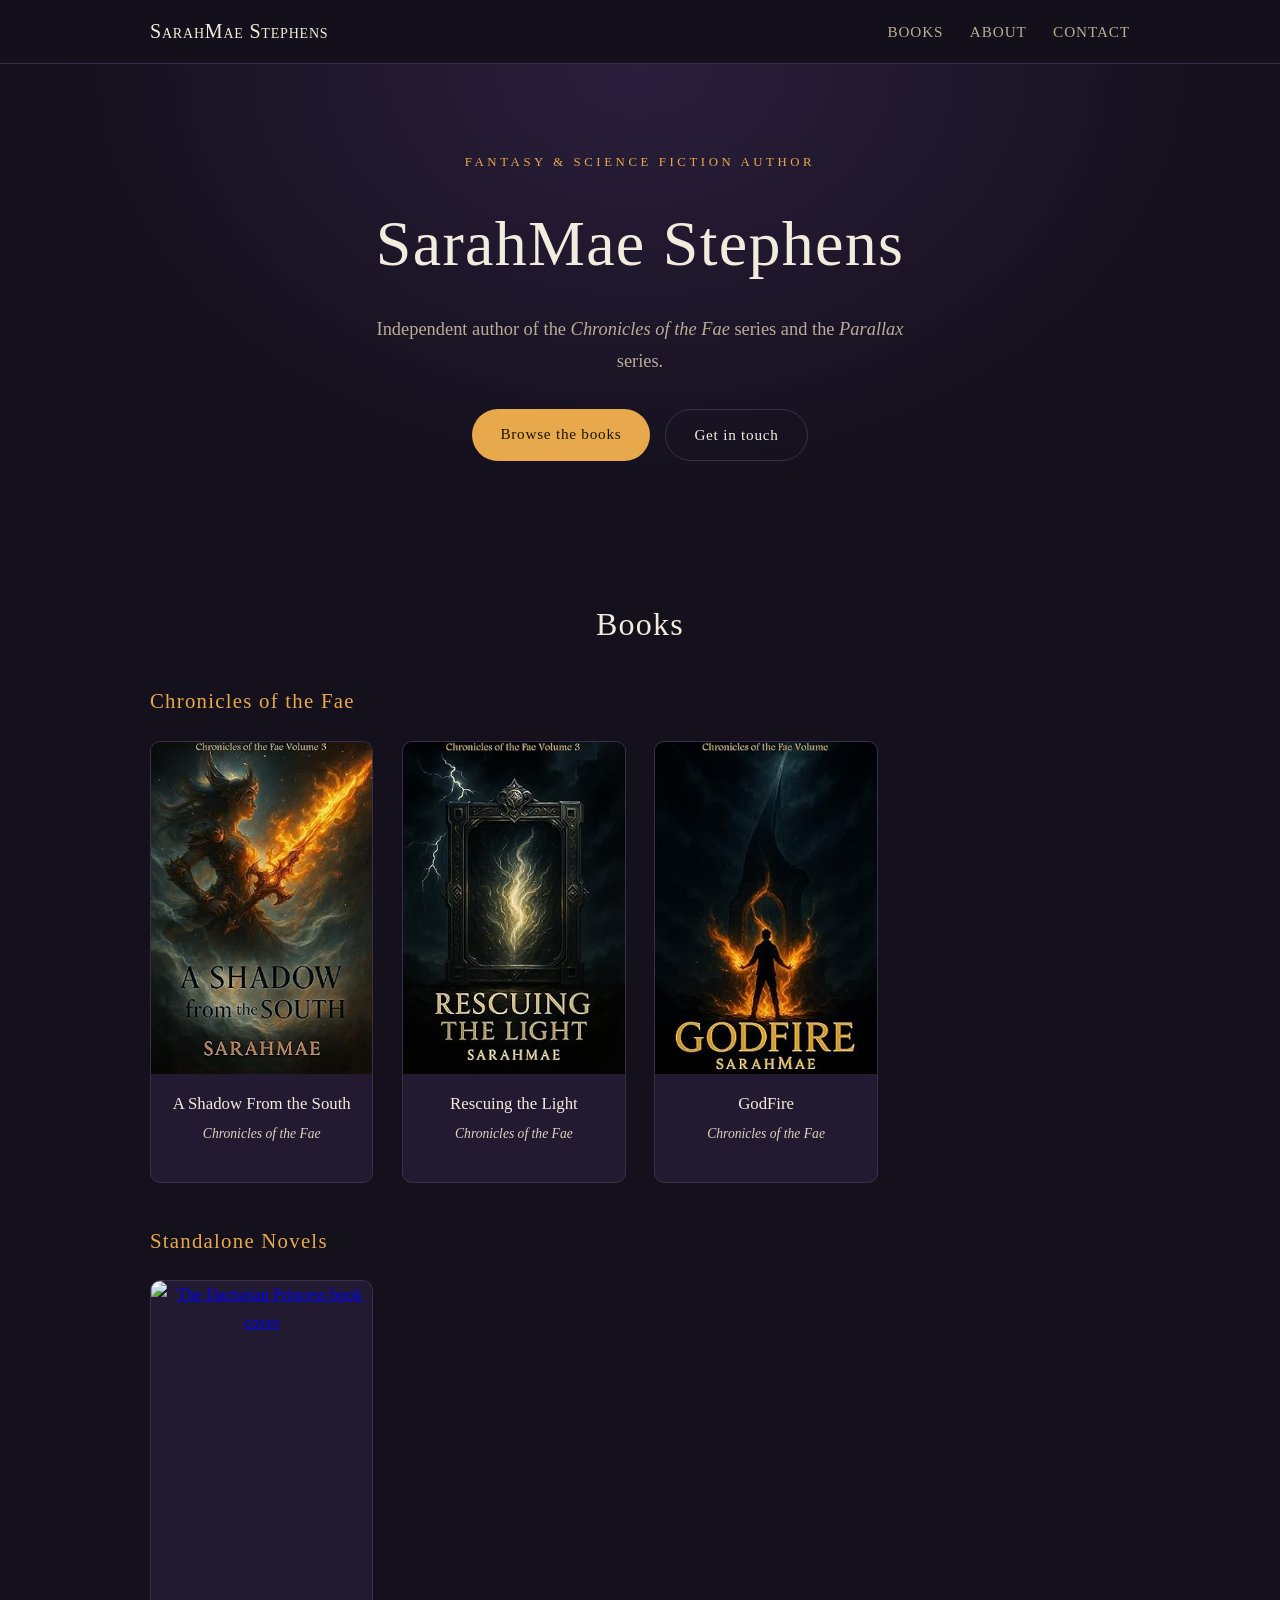
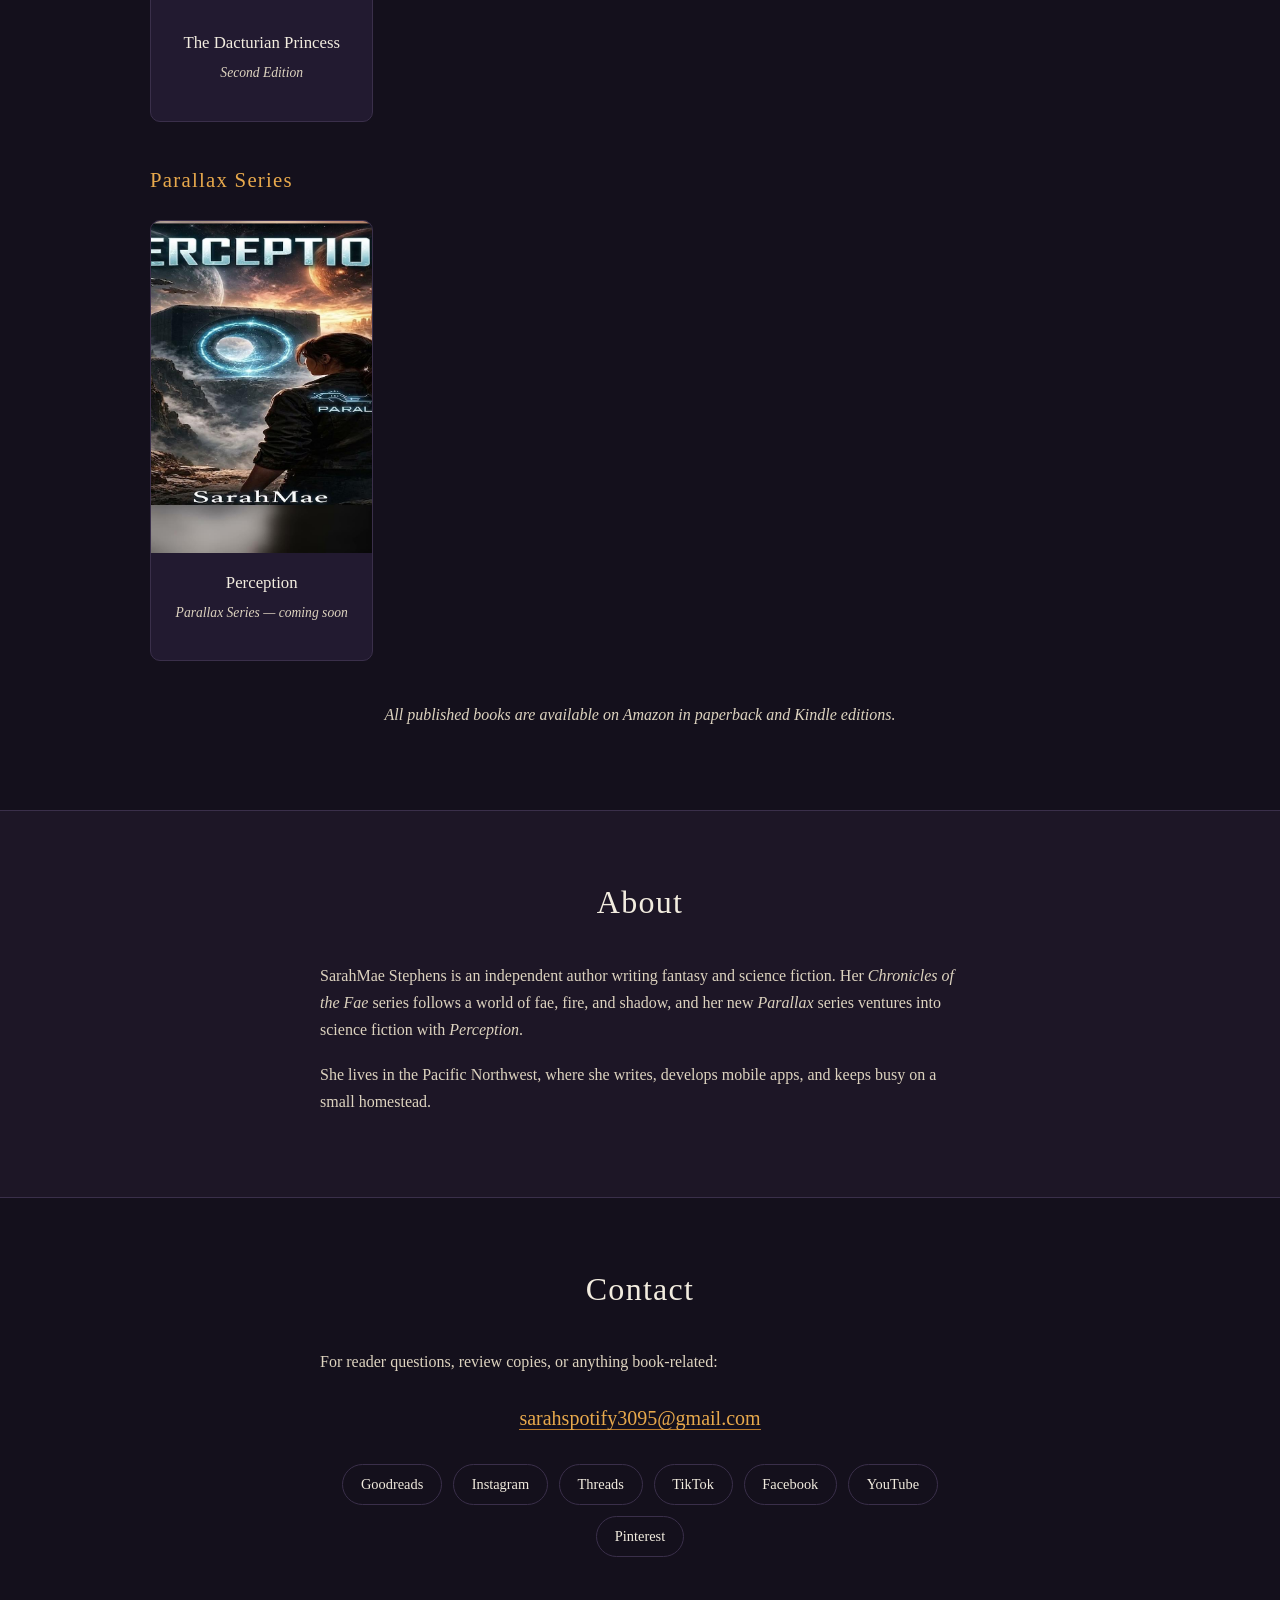
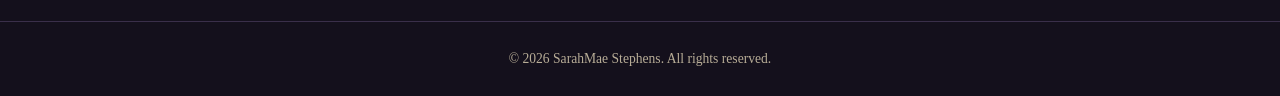
==== index.html @ c0f99162 "publish index.html" ====
<!DOCTYPE html>
<html lang="en">
<head>
  <meta charset="UTF-8">
  <meta name="viewport" content="width=device-width, initial-scale=1.0">
  <title>SarahMae Stephens — Author</title>
  <meta name="description" content="SarahMae Stephens is an independent author of fantasy and science fiction, including the Chronicles of the Fae series and the Parallax series.">
  <link rel="stylesheet" href="styles.css">
</head>
<body>
  <header class="site-header">
    <div class="wrap header-inner">
      <a class="brand" href="#top">SarahMae Stephens</a>
      <nav>
        <a href="#books">Books</a>
        <a href="#about">About</a>
        <a href="#contact">Contact</a>
      </nav>
    </div>
  </header>

  <main id="top">
    <section class="hero">
      <div class="wrap">
        <p class="kicker">Fantasy &amp; Science Fiction Author</p>
        <h1>SarahMae Stephens</h1>
        <p class="lede">Independent author of the <em>Chronicles of the Fae</em> series and the <em>Parallax</em> series.</p>
        <div class="cta-row">
          <a class="btn" href="#books">Browse the books</a>
          <a class="btn btn-ghost" href="#contact">Get in touch</a>
        </div>
      </div>
    </section>

    <section id="books" class="section">
      <div class="wrap">
        <h2>Books</h2>

        <h3 class="series-title">Chronicles of the Fae</h3>
        <div class="book-grid">
          <article class="book-card">
            <a href="https://www.amazon.com/Shadow-South-Chronicles-Fae-ebook/dp/B0FMZV1T9B" target="_blank" rel="noopener"><img src="assets/shadow.jpg" alt="A Shadow From the South book cover" loading="lazy"></a>
            <h4>A Shadow From the South</h4>
            <p class="series-tag">Chronicles of the Fae</p>
          </article>
          <article class="book-card">
            <a href="https://www.amazon.com/Rescuing-Light-Chronicles-Fae-3-ebook/dp/B0FN2XBK89" target="_blank" rel="noopener"><img src="assets/rescuing.jpg" alt="Rescuing the Light book cover" loading="lazy"></a>
            <h4>Rescuing the Light</h4>
            <p class="series-tag">Chronicles of the Fae</p>
          </article>
          <article class="book-card">
            <a href="https://www.amazon.com/GodFire-Chronicles-Fae-SarahMae-Stephens-ebook/dp/B0FN3NS8JV" target="_blank" rel="noopener"><img src="assets/godfire.jpg" alt="GodFire book cover" loading="lazy"></a>
            <h4>GodFire</h4>
            <p class="series-tag">Chronicles of the Fae</p>
          </article>
        </div>

        <h3 class="series-title">Standalone Novels</h3>
        <div class="book-grid">
          <article class="book-card">
            <a href="https://www.amazon.com/Dacturian-Princess-Second-Sarah-Mae-ebook/dp/B0FJ22DQQX/" target="_blank" rel="noopener"><img src="assets/dacturian.png" alt="The Dacturian Princess book cover" loading="lazy"></a>
            <h4>The Dacturian Princess</h4>
            <p class="series-tag">Second Edition</p>
          </article>
        </div>

        <h3 class="series-title">Parallax Series</h3>
        <div class="book-grid">
          <article class="book-card">
            <img src="assets/perception.jpg" alt="Perception book cover" loading="lazy">
            <h4>Perception</h4>
            <p class="series-tag">Parallax Series &mdash; coming soon</p>
          </article>
        </div>

        <p class="store-note">All published books are available on Amazon in paperback and Kindle editions.</p>
      </div>
    </section>

    <section id="about" class="section section-alt">
      <div class="wrap narrow">
        <h2>About</h2>
        <p>SarahMae Stephens is an independent author writing fantasy and science fiction. Her <em>Chronicles of the Fae</em> series follows a world of fae, fire, and shadow, and her new <em>Parallax</em> series ventures into science fiction with <em>Perception</em>.</p>
        <p>She lives in the Pacific Northwest, where she writes, develops mobile apps, and keeps busy on a small homestead.</p>
      </div>
    </section>

    <section id="contact" class="section">
      <div class="wrap narrow">
        <h2>Contact</h2>
        <p>For reader questions, review copies, or anything book-related:</p>
        <p class="email"><a href="mailto:sarahspotify3095@gmail.com">sarahspotify3095@gmail.com</a></p>
        <div class="socials">
          <a href="https://www.goodreads.com/author/show/51272754.SarahMae_Stephens">Goodreads</a>
          <a href="https://www.instagram.com/sarahsmiles3095/">Instagram</a>
          <a href="https://www.threads.com/@sarahsmiles3095">Threads</a>
          <a href="https://www.tiktok.com/@sarahmae.author">TikTok</a>
          <a href="https://www.facebook.com/sarahmae">Facebook</a>
          <a href="https://www.youtube.com/@SarahStephens-yc8xv">YouTube</a>
          <a href="https://www.pinterest.com/sarahmaes3095/">Pinterest</a>
        </div>
      </div>
    </section>
  </main>

  <footer class="site-footer">
    <div class="wrap">
      <p>&copy; 2026 SarahMae Stephens. All rights reserved.</p>
    </div>
  </footer>
</body>
</html>
---- styles.css ----
:root {
  --bg: #14101c;
  --bg-alt: #1d1626;
  --ink: #f2ecdf;
  --muted: #b8ad97;
  --accent: #e8a94c;
  --accent-deep: #b97a2a;
  --card: #221a30;
  --line: #3a2f4a;
}

* { box-sizing: border-box; margin: 0; padding: 0; }

body {
  font-family: Georgia, "Times New Roman", serif;
  background: var(--bg);
  color: var(--ink);
  line-height: 1.7;
}

.wrap { max-width: 1020px; margin: 0 auto; padding: 0 1.25rem; }
.wrap.narrow { max-width: 680px; }

/* Header */
.site-header {
  position: sticky; top: 0; z-index: 10;
  background: rgba(20, 16, 28, 0.94);
  border-bottom: 1px solid var(--line);
}
.header-inner {
  display: flex; align-items: center; justify-content: space-between;
  padding-top: 0.9rem; padding-bottom: 0.9rem;
}
.brand {
  font-size: 1.25rem; letter-spacing: 0.04em;
  color: var(--ink); text-decoration: none; font-variant: small-caps;
}
nav a {
  color: var(--muted); text-decoration: none; margin-left: 1.4rem;
  font-size: 0.95rem; letter-spacing: 0.06em; text-transform: uppercase;
}
nav a:hover { color: var(--accent); }

/* Hero */
.hero {
  padding: 5.5rem 0 4.5rem;
  background: radial-gradient(ellipse at 50% 0%, #2b1f3d 0%, var(--bg) 65%);
  text-align: center;
}
.kicker {
  color: var(--accent); text-transform: uppercase; letter-spacing: 0.28em;
  font-size: 0.8rem; margin-bottom: 1rem;
}
.hero h1 {
  font-size: clamp(2.4rem, 6vw, 4rem);
  font-weight: 400; letter-spacing: 0.02em; margin-bottom: 1rem;
}
.lede { color: var(--muted); font-size: 1.15rem; max-width: 560px; margin: 0 auto 2rem; }
.cta-row { display: flex; gap: 0.9rem; justify-content: center; flex-wrap: wrap; }
.btn {
  display: inline-block; padding: 0.75rem 1.8rem;
  background: var(--accent); color: #1a1206; text-decoration: none;
  border-radius: 999px; font-size: 0.95rem; letter-spacing: 0.05em;
  font-family: inherit;
}
.btn:hover { background: #f4bc66; }
.btn-ghost { background: transparent; color: var(--ink); border: 1px solid var(--line); }
.btn-ghost:hover { border-color: var(--accent); color: var(--accent); background: transparent; }

/* Sections */
.section { padding: 4rem 0; }
.section-alt { background: var(--bg-alt); border-top: 1px solid var(--line); border-bottom: 1px solid var(--line); }
.section h2 {
  font-size: 2rem; font-weight: 400; margin-bottom: 2rem;
  text-align: center; letter-spacing: 0.04em;
}
.series-title {
  color: var(--accent); font-weight: 400; font-size: 1.3rem;
  margin: 2.5rem 0 1.4rem; letter-spacing: 0.06em;
}
.series-title:first-of-type { margin-top: 0; }

/* Books */
.book-grid {
  display: grid; grid-template-columns: repeat(auto-fill, minmax(210px, 1fr));
  gap: 1.8rem; margin-bottom: 1rem;
}
.book-card {
  background: var(--card); border: 1px solid var(--line);
  border-radius: 10px; overflow: hidden; text-align: center;
  padding-bottom: 1.2rem;
}
.book-card img { width: 100%; height: auto; display: block; aspect-ratio: 2 / 3; object-fit: cover; }
.book-card h4 { font-size: 1.05rem; font-weight: 400; margin: 1rem 0.8rem 0.2rem; }
.series-tag { color: var(--muted); font-size: 0.85rem; font-style: italic; }
.store-note { color: var(--muted); text-align: center; margin-top: 2.5rem; font-style: italic; }

/* About / contact */
.section p { margin-bottom: 1.1rem; color: #ddd3bf; }
.email { font-size: 1.25rem; text-align: center; margin: 1.6rem 0; }
.email a { color: var(--accent); text-decoration: none; border-bottom: 1px solid var(--accent-deep); }
.email a:hover { color: #f4bc66; }
.socials { display: flex; flex-wrap: wrap; gap: 0.7rem; justify-content: center; margin-top: 1.8rem; }
.socials a {
  color: var(--ink); text-decoration: none; font-size: 0.9rem;
  border: 1px solid var(--line); border-radius: 999px; padding: 0.45rem 1.1rem;
}
.socials a:hover { border-color: var(--accent); color: var(--accent); }

/* Footer */
.site-footer { border-top: 1px solid var(--line); padding: 1.6rem 0; text-align: center; }
.site-footer p { color: var(--muted); font-size: 0.85rem; }

@media (max-width: 600px) {
  nav a { margin-left: 0.9rem; font-size: 0.82rem; }
  .hero { padding: 3.5rem 0 3rem; }
}
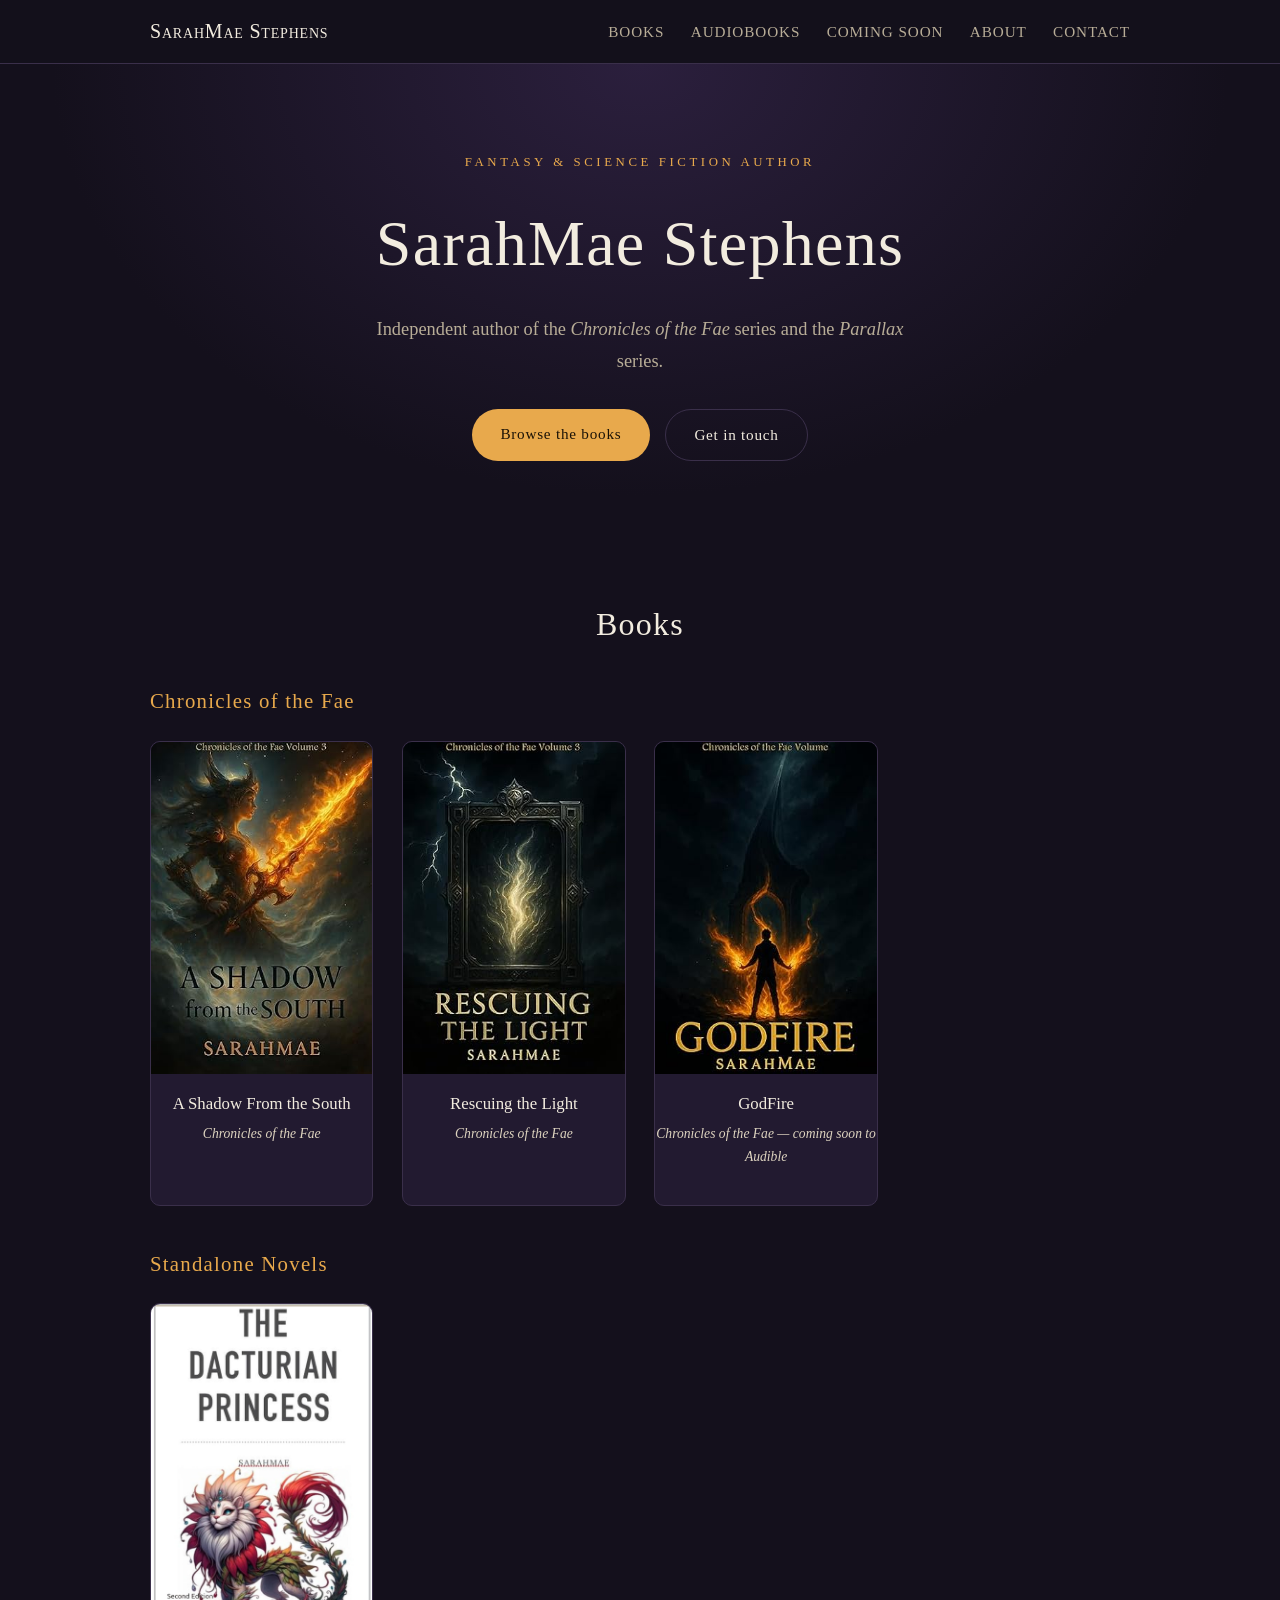
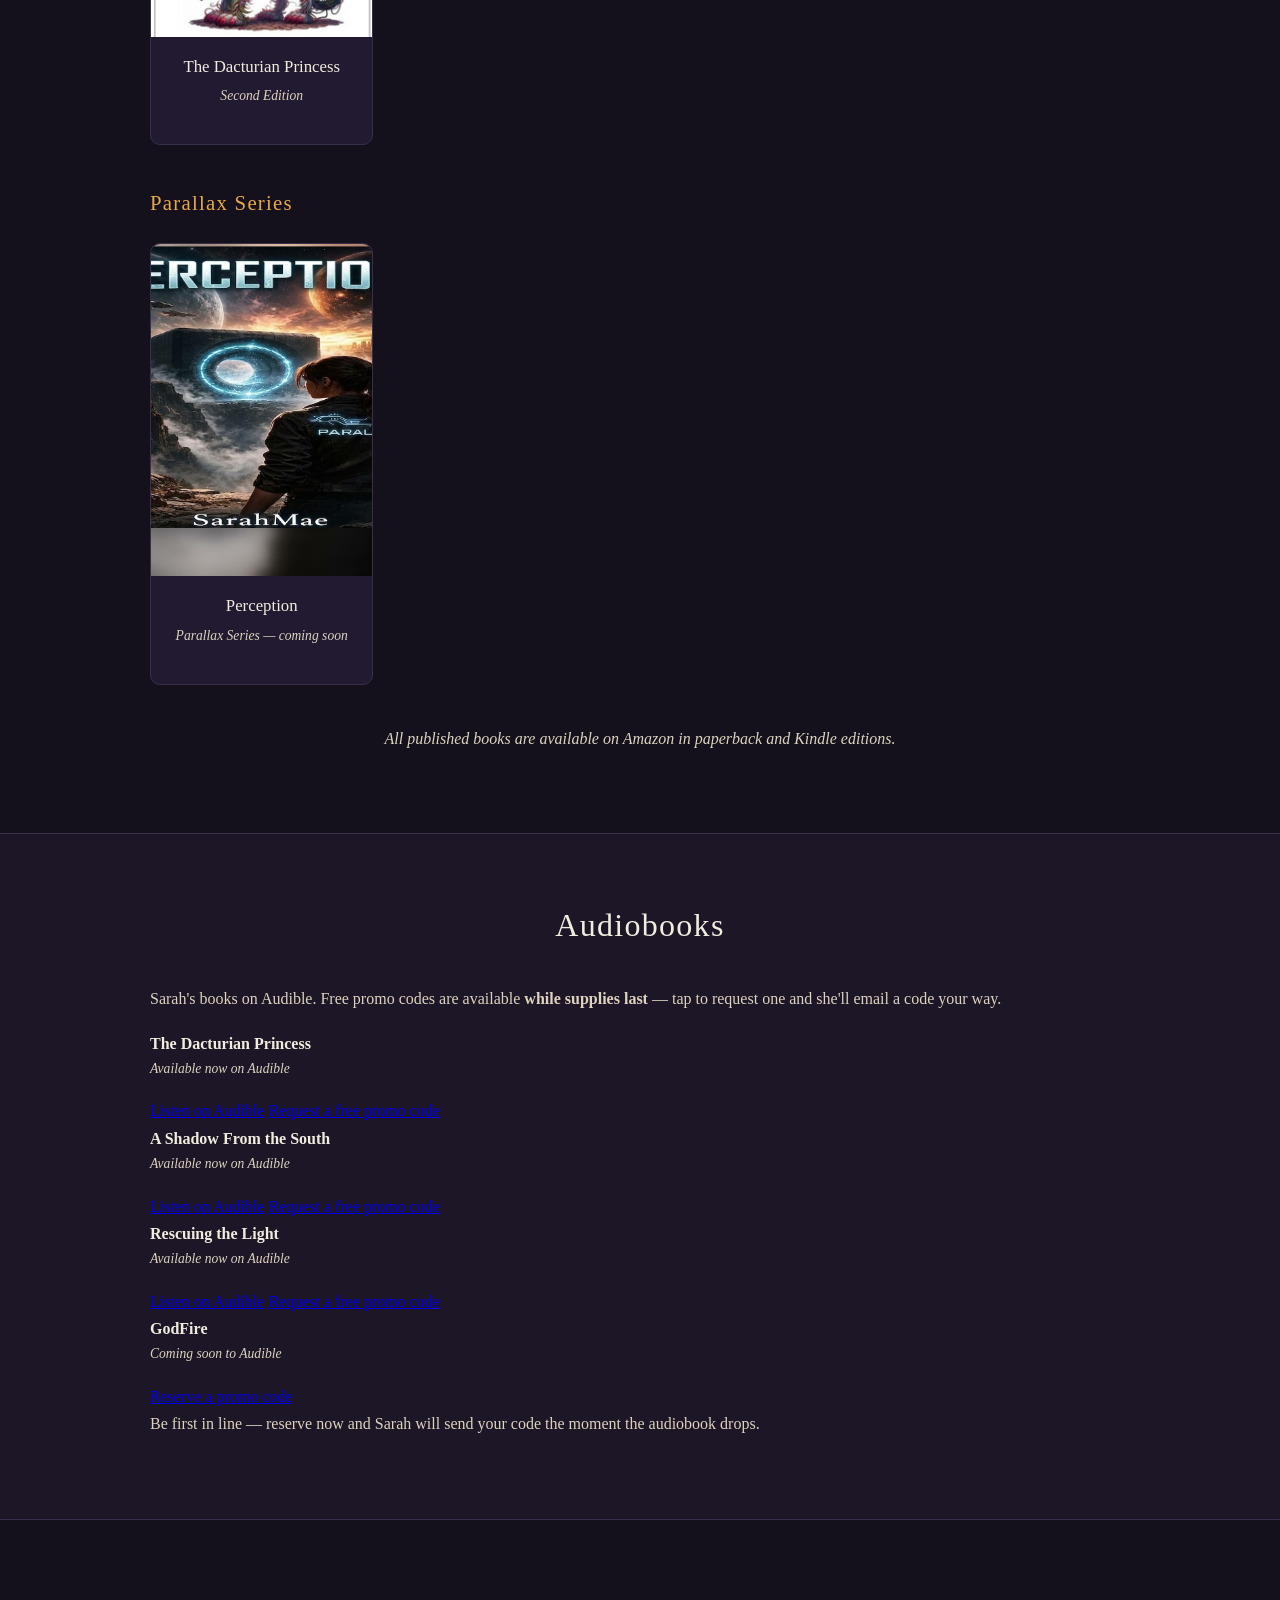
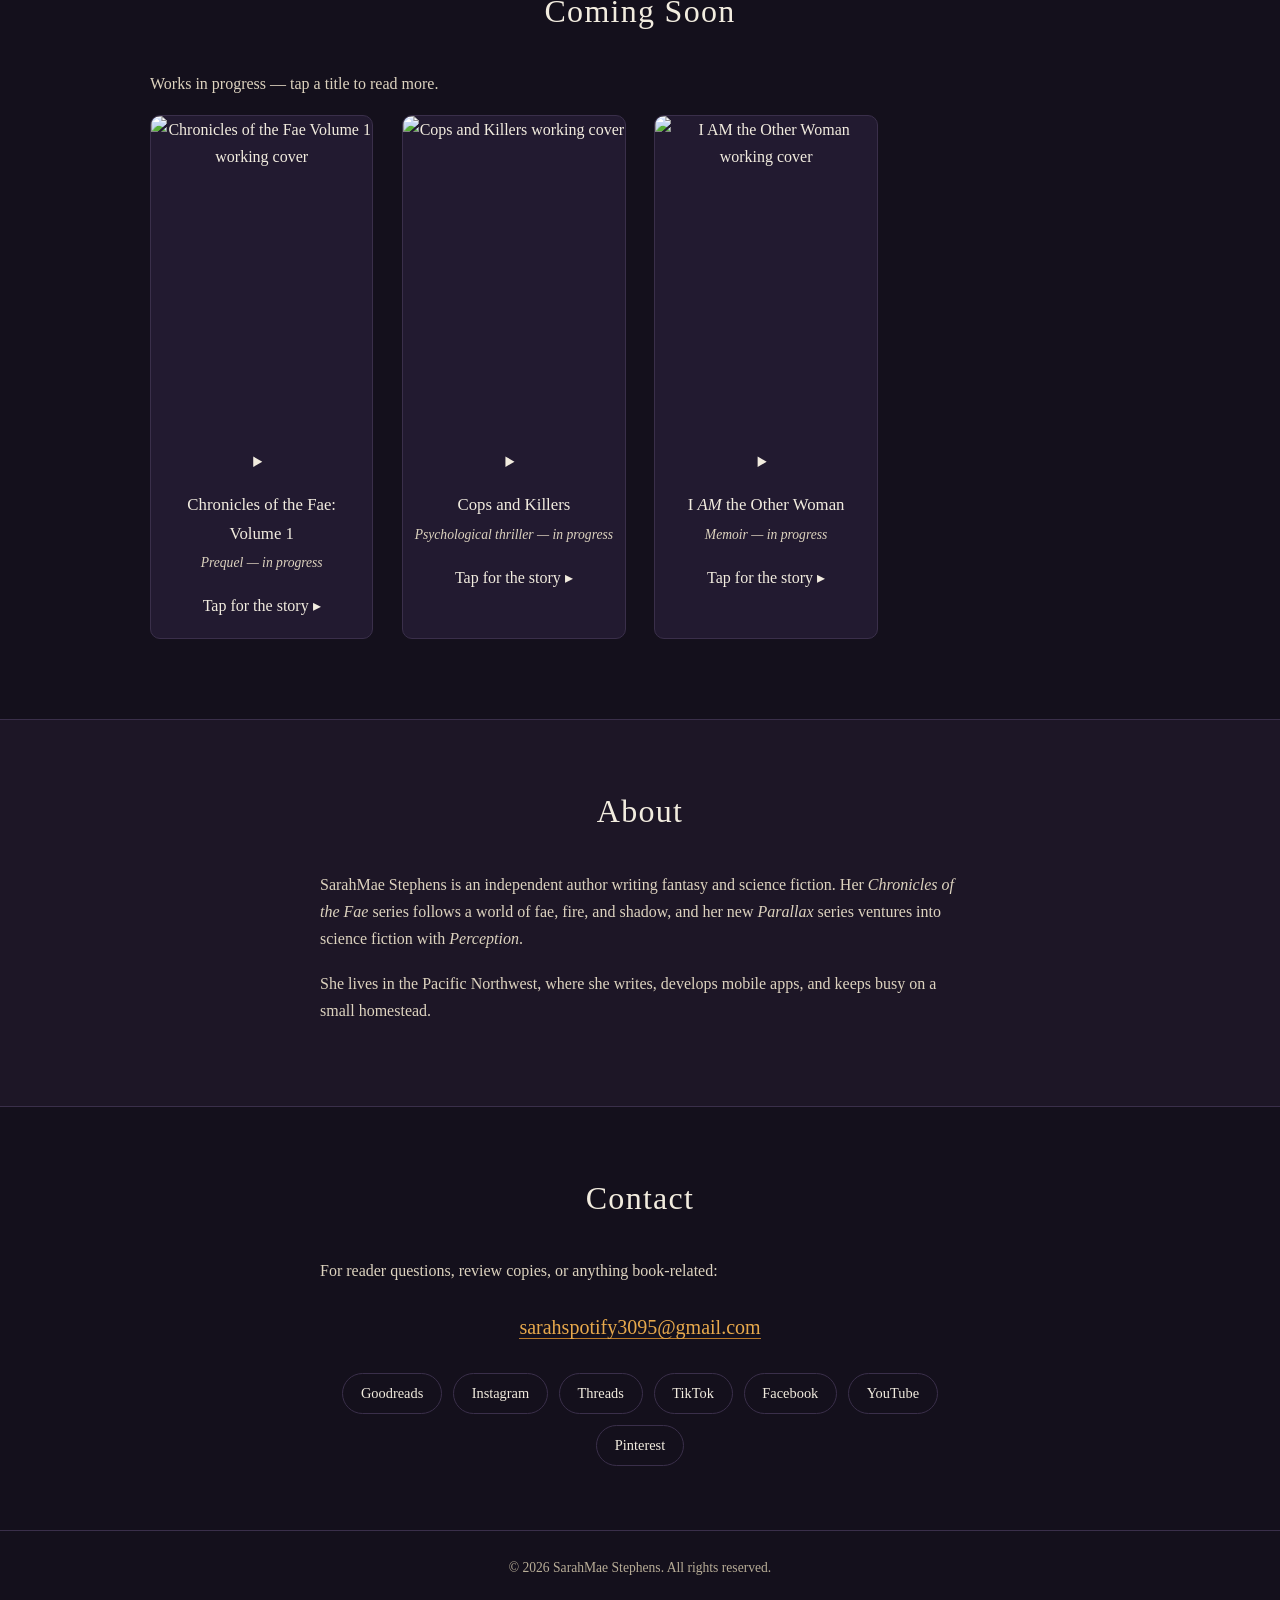
==== commit d89158f0: "publish index.html" ====
--- a/index.html
+++ b/index.html
@@ -13,6 +13,8 @@
       <a class="brand" href="#top">SarahMae Stephens</a>
       <nav>
         <a href="#books">Books</a>
+        <a href="#audiobooks">Audiobooks</a>
+        <a href="#coming-soon">Coming Soon</a>
         <a href="#about">About</a>
         <a href="#contact">Contact</a>
       </nav>
@@ -51,7 +53,7 @@
           <article class="book-card">
             <a href="https://www.amazon.com/GodFire-Chronicles-Fae-SarahMae-Stephens-ebook/dp/B0FN3NS8JV" target="_blank" rel="noopener"><img src="assets/godfire.jpg" alt="GodFire book cover" loading="lazy"></a>
             <h4>GodFire</h4>
-            <p class="series-tag">Chronicles of the Fae</p>
+            <p class="series-tag">Chronicles of the Fae &mdash; coming soon to Audible</p>
           </article>
         </div>
 
@@ -74,6 +76,97 @@
         </div>
 
         <p class="store-note">All published books are available on Amazon in paperback and Kindle editions.</p>
+      </div>
+    </section>
+
+    <section id="audiobooks" class="section section-alt">
+      <div class="wrap">
+        <h2>Audiobooks</h2>
+        <p class="section-lede">Sarah's books on Audible. Free promo codes are available <strong>while supplies last</strong> &mdash; tap to request one and she'll email a code your way.</p>
+        <div class="audio-list">
+          <article class="audio-item">
+            <h4>The Dacturian Princess</h4>
+            <p class="series-tag">Available now on Audible</p>
+            <div class="audio-links">
+              <a class="link-btn solid" href="https://www.audible.com/pd/The-Dacturian-Princess-Audiobook/B0GWFLDYBN" target="_blank" rel="noopener">Listen on Audible</a>
+              <a class="link-btn" href="mailto:sarahspotify3095@gmail.com?subject=Audible%20promo%20code%20request%3A%20The%20Dacturian%20Princess&amp;body=Hi%20Sarah%2C%0D%0A%0D%0AI%27d%20love%20a%20free%20Audible%20promo%20code%20for%20The%20Dacturian%20Princess%2C%20please.%0D%0A%0D%0AThanks!">Request a free promo code</a>
+            </div>
+          </article>
+          <article class="audio-item">
+            <h4>A Shadow From the South</h4>
+            <p class="series-tag">Available now on Audible</p>
+            <div class="audio-links">
+              <a class="link-btn solid" href="https://www.audible.com/pd/A-Shadow-From-the-South-Audiobook/B0H6GXYY2F" target="_blank" rel="noopener">Listen on Audible</a>
+              <a class="link-btn" href="mailto:sarahspotify3095@gmail.com?subject=Audible%20promo%20code%20request%3A%20A%20Shadow%20From%20the%20South&amp;body=Hi%20Sarah%2C%0D%0A%0D%0AI%27d%20love%20a%20free%20Audible%20promo%20code%20for%20A%20Shadow%20From%20the%20South%2C%20please.%0D%0A%0D%0AThanks!">Request a free promo code</a>
+            </div>
+          </article>
+          <article class="audio-item">
+            <h4>Rescuing the Light</h4>
+            <p class="series-tag">Available now on Audible</p>
+            <div class="audio-links">
+              <a class="link-btn solid" href="https://www.audible.com/pd/Rescuing-the-Light-Audiobook/B0HGTVJWW3" target="_blank" rel="noopener">Listen on Audible</a>
+              <a class="link-btn" href="mailto:sarahspotify3095@gmail.com?subject=Audible%20promo%20code%20request%3A%20Rescuing%20the%20Light&amp;body=Hi%20Sarah%2C%0D%0A%0D%0AI%27d%20love%20a%20free%20Audible%20promo%20code%20for%20Rescuing%20the%20Light%2C%20please.%0D%0A%0D%0AThanks!">Request a free promo code</a>
+            </div>
+          </article>
+          <article class="audio-item">
+            <h4>GodFire</h4>
+            <p class="series-tag">Coming soon to Audible</p>
+            <div class="audio-links">
+              <a class="link-btn" href="mailto:sarahspotify3095@gmail.com?subject=Reserve%20my%20GodFire%20Audible%20promo%20code&amp;body=Hi%20Sarah%2C%0D%0A%0D%0APlease%20reserve%20a%20free%20Audible%20promo%20code%20for%20me%20for%20when%20GodFire%20comes%20to%20Audible.%0D%0A%0D%0AThanks!">Reserve a promo code</a>
+            </div>
+            <p class="promo-note">Be first in line &mdash; reserve now and Sarah will send your code the moment the audiobook drops.</p>
+          </article>
+        </div>
+      </div>
+    </section>
+
+    <section id="coming-soon" class="section">
+      <div class="wrap">
+        <h2>Coming Soon</h2>
+        <p class="section-lede">Works in progress &mdash; tap a title to read more.</p>
+        <div class="book-grid">
+          <article class="book-card">
+            <img src="assets/fae-volume-1.jpg" alt="Chronicles of the Fae Volume 1 working cover" loading="lazy">
+            <details class="blurb">
+              <summary>
+                <h4>Chronicles of the Fae: Volume 1</h4>
+                <p class="series-tag">Prequel &mdash; in progress</p>
+                <span class="tap-hint">Tap for the story &#9656;</span>
+              </summary>
+              <div class="blurb-body">
+                <p>Before Lyra's story began, there were the women who made her. <em>Chronicles of the Fae: Volume 1</em> is the prequel to the trilogy &mdash; the lives of Lyra's mother, her grandmother, and her Aunt Nyx &mdash; and the true stories of the gods of old, as they really happened.</p>
+              </div>
+            </details>
+          </article>
+          <article class="book-card">
+            <img src="assets/cops-and-killers.jpg" alt="Cops and Killers working cover" loading="lazy">
+            <details class="blurb">
+              <summary>
+                <h4>Cops and Killers</h4>
+                <p class="series-tag">Psychological thriller &mdash; in progress</p>
+                <span class="tap-hint">Tap for the story &#9656;</span>
+              </summary>
+              <div class="blurb-body">
+                <p>She doesn't know if she's the cop or the killer. Neither does he &mdash; that's the point.</p>
+                <p>An international arms dealer. A Texas Ranger who has spent her career hunting him. Their chase ends above a time portal vortex, in a fall that rips them both out of the future: he lands in 1940s Dallas and reinvents himself as a Texas Ranger, hiding his empire in plain sight; she lands in 1950s Dallas with no memory and a bullet graze across her forehead. He gaslights her into believing <em>she's</em> the criminal, marries her, keeps his enemies closer &mdash; until, in the middle of childbirth, every memory comes flooding back.</p>
+                <p>She remembers everything. He has no idea what's coming.</p>
+              </div>
+            </details>
+          </article>
+          <article class="book-card">
+            <img src="assets/i-am-the-other-woman.jpg" alt="I AM the Other Woman working cover" loading="lazy">
+            <details class="blurb">
+              <summary>
+                <h4>I <em>AM</em> the Other Woman</h4>
+                <p class="series-tag">Memoir &mdash; in progress</p>
+                <span class="tap-hint">Tap for the story &#9656;</span>
+              </summary>
+              <div class="blurb-body">
+                <p>Her wife wrote <em>The Other Woman</em> &mdash; the story of welcoming her spouse home as a woman after 22 years of hetero marriage, told through unconditional love. <em>I AM the Other Woman</em> is Sarah's sequel, told from her side: what it took to build the courage &mdash; and reach the desperation &mdash; to risk the most important thing in her life by coming out.</p>
+              </div>
+            </details>
+          </article>
+        </div>
       </div>
     </section>
 
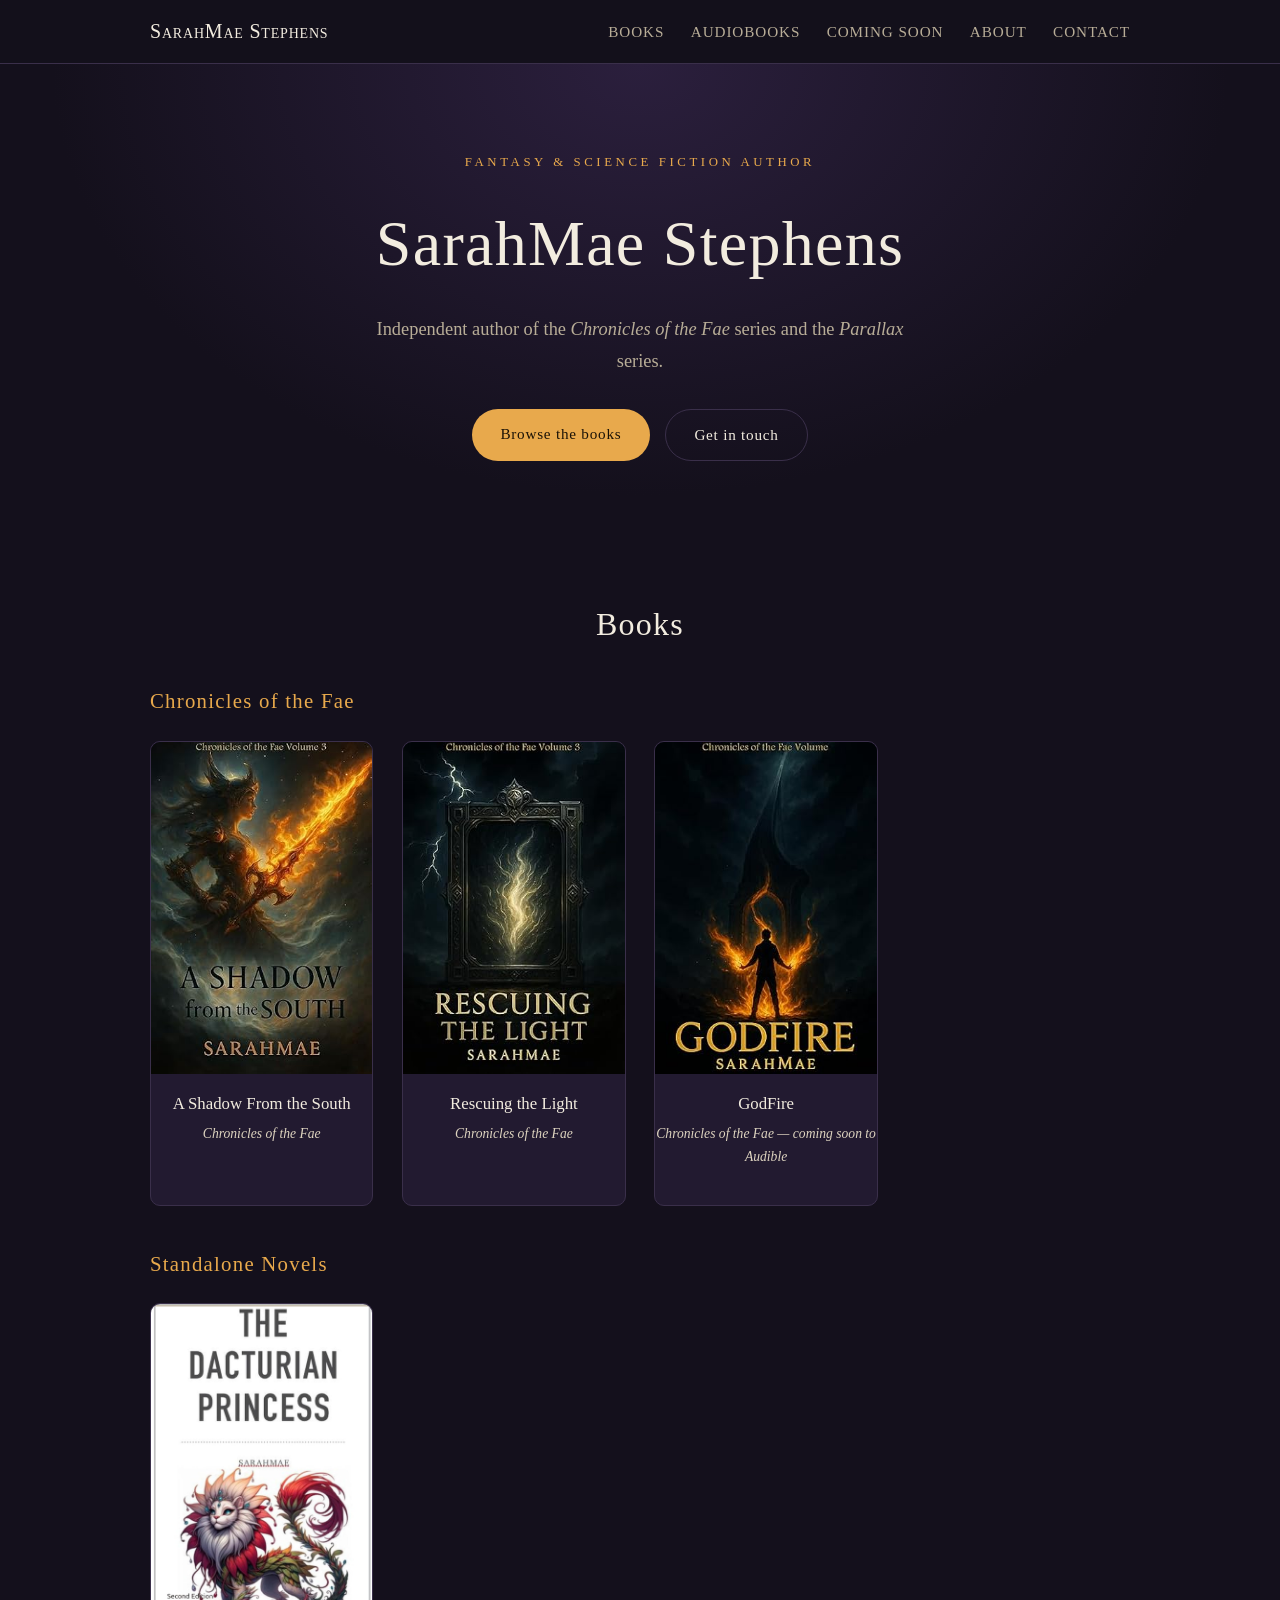
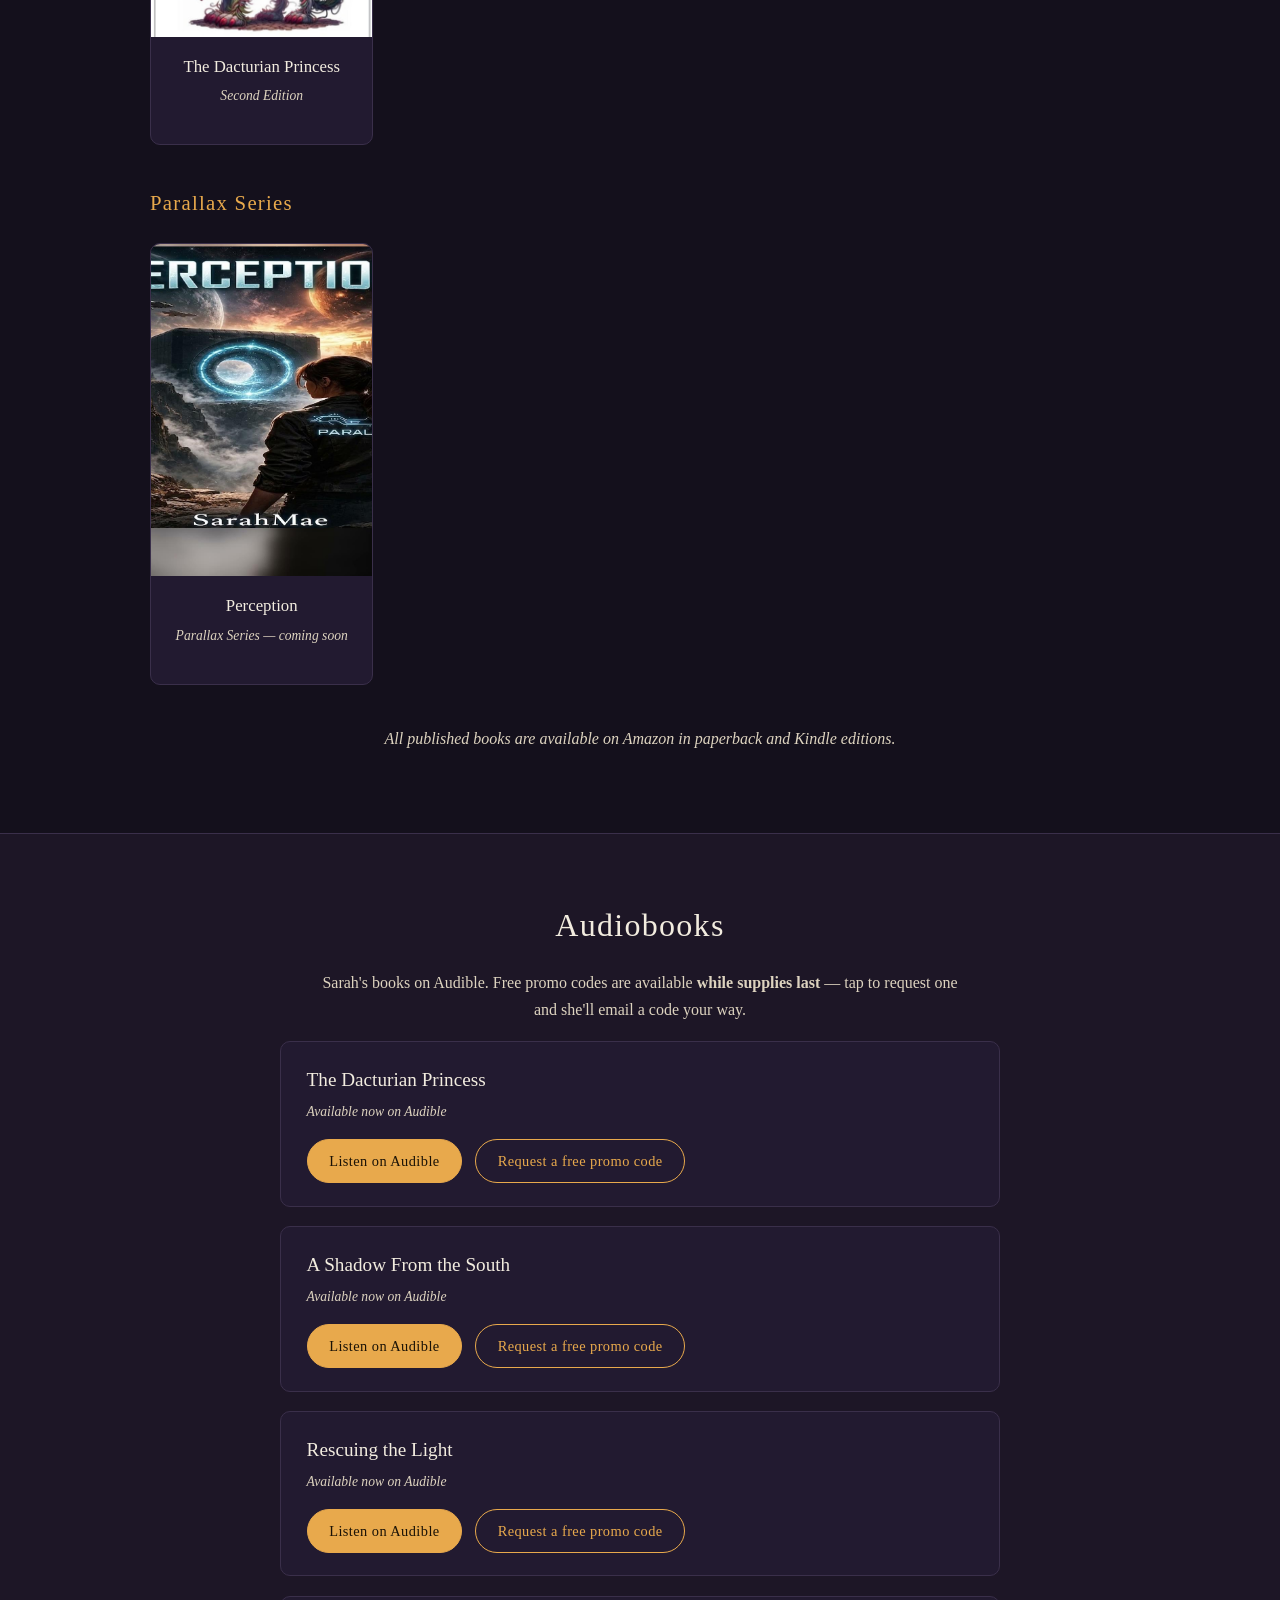
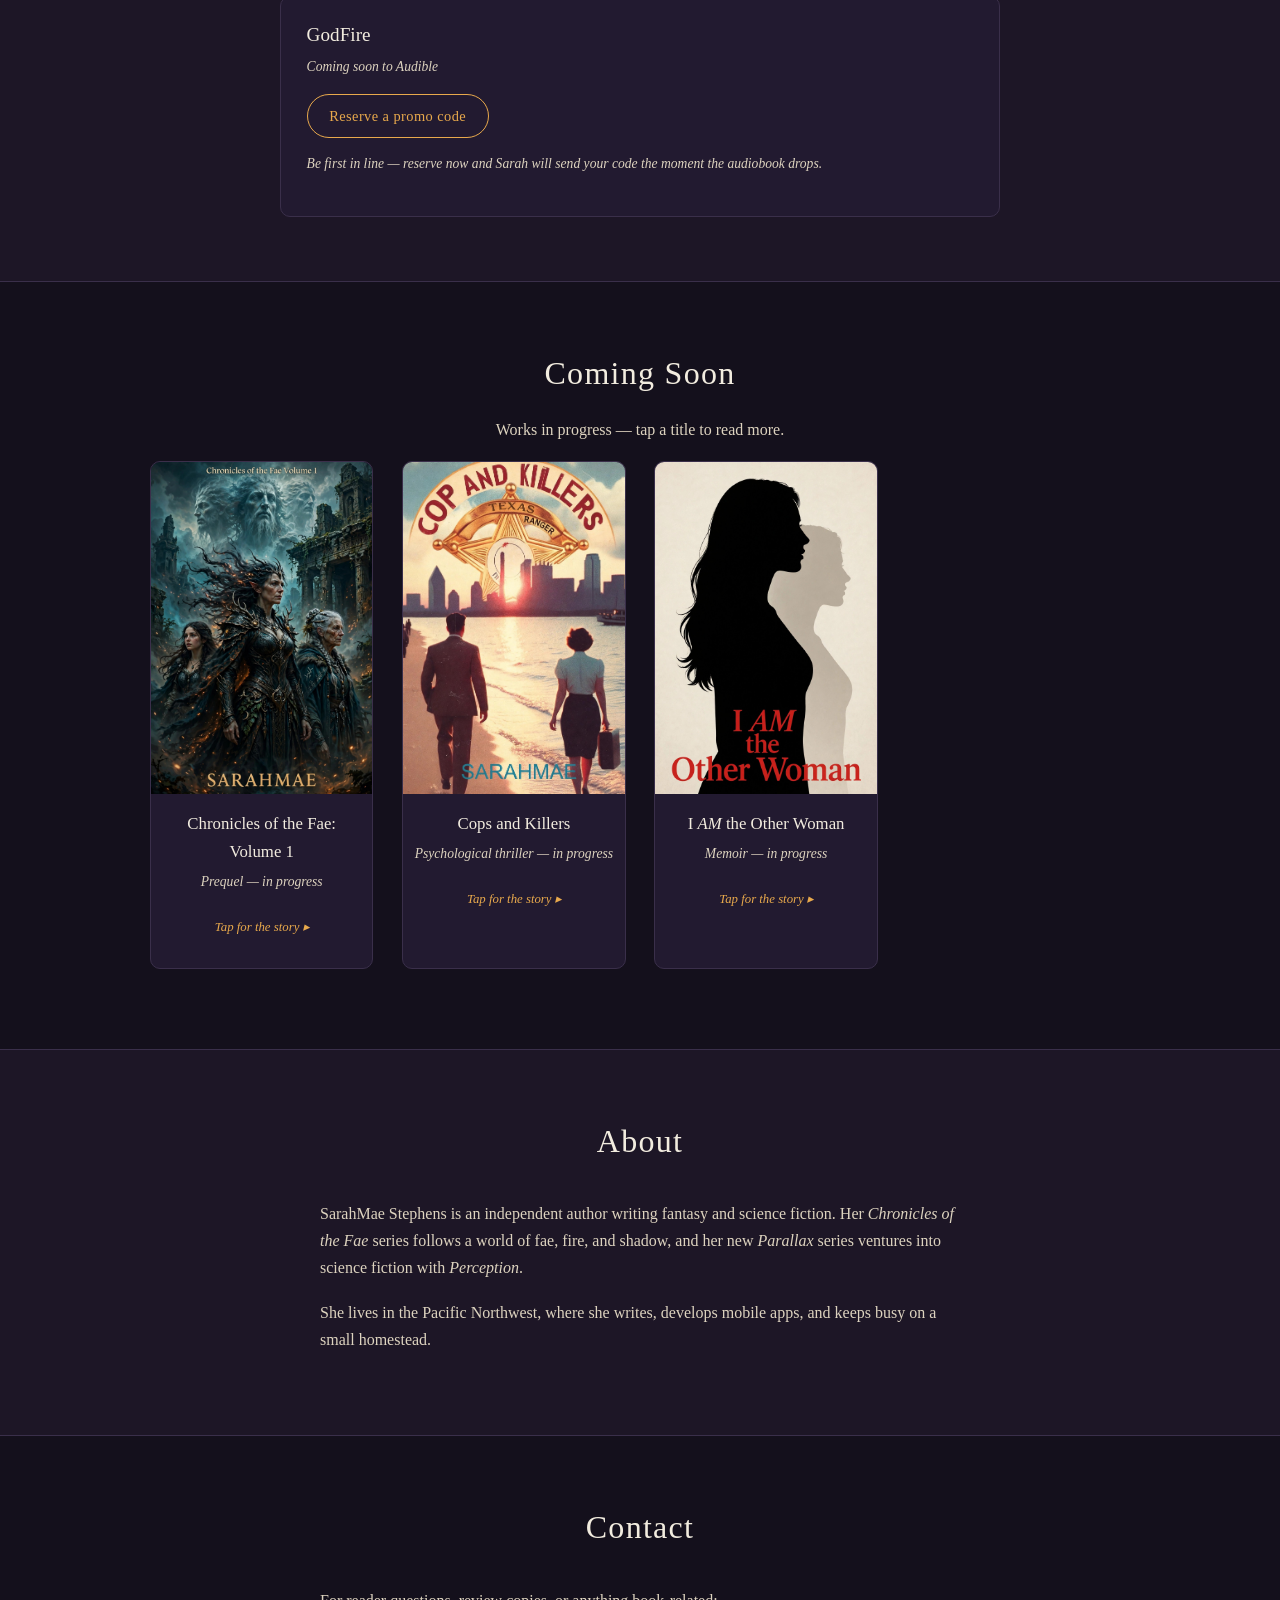
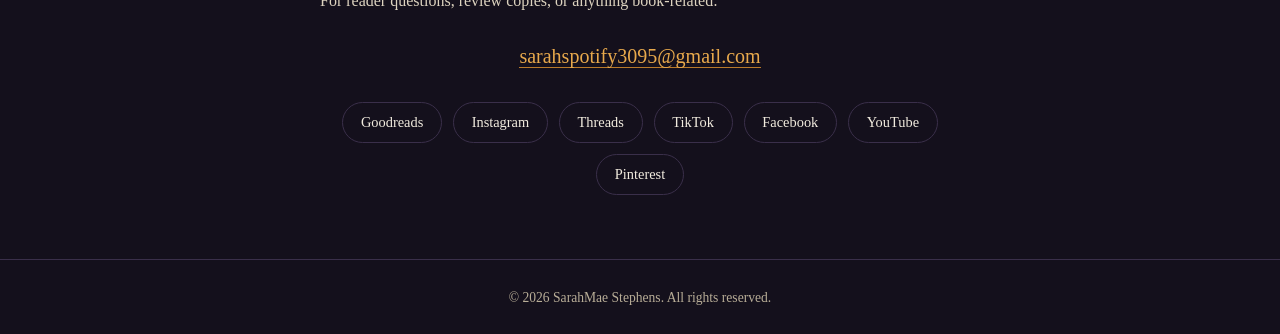
==== commit af6815e5: "publish index.html" ====
--- a/index.html
+++ b/index.html
@@ -147,8 +147,8 @@
                 <span class="tap-hint">Tap for the story &#9656;</span>
               </summary>
               <div class="blurb-body">
-                <p>She doesn't know if she's the cop or the killer. Neither does he &mdash; that's the point.</p>
-                <p>An international arms dealer. A Texas Ranger who has spent her career hunting him. Their chase ends above a time portal vortex, in a fall that rips them both out of the future: he lands in 1940s Dallas and reinvents himself as a Texas Ranger, hiding his empire in plain sight; she lands in 1950s Dallas with no memory and a bullet graze across her forehead. He gaslights her into believing <em>she's</em> the criminal, marries her, keeps his enemies closer &mdash; until, in the middle of childbirth, every memory comes flooding back.</p>
+                <p>An international arms dealer. The Texas Ranger who has spent a career hunting them. Their chase ends above an experimental time portal vortex, in a fall that rips them both out of the future: he lands in 1940s Dallas and reinvents himself as a Texas Ranger, hiding his identity in plain sight; she lands in 1950s Dallas with no memory and a bullet graze across her forehead.</p>
+                <p>Unsure of who she is, she falls in love with the Ranger, and they marry, expecting &ldquo;Happily Ever After&rdquo; &mdash; until, in the middle of childbirth, every memory comes flooding back.</p>
                 <p>She remembers everything. He has no idea what's coming.</p>
               </div>
             </details>
--- a/styles.css
+++ b/styles.css
@@ -111,6 +111,37 @@
 .site-footer { border-top: 1px solid var(--line); padding: 1.6rem 0; text-align: center; }
 .site-footer p { color: var(--muted); font-size: 0.85rem; }
 
+/* Audiobooks */
+.section-lede { text-align: center; color: var(--muted); max-width: 640px; margin: -1rem auto 2.2rem; }
+.audio-list { display: grid; gap: 1.2rem; max-width: 720px; margin: 0 auto; }
+.audio-item {
+  background: var(--card); border: 1px solid var(--line);
+  border-radius: 10px; padding: 1.4rem 1.6rem;
+}
+.audio-item h4 { font-size: 1.2rem; font-weight: 400; margin-bottom: 0.2rem; }
+.audio-item .series-tag { margin-bottom: 1rem; }
+.audio-links { display: flex; gap: 0.8rem; flex-wrap: wrap; }
+.link-btn {
+  display: inline-block; padding: 0.55rem 1.35rem;
+  border: 1px solid var(--accent); color: var(--accent); text-decoration: none;
+  border-radius: 999px; font-size: 0.9rem; letter-spacing: 0.03em;
+}
+.link-btn:hover { background: var(--accent); color: #1a1206; }
+.link-btn.solid { background: var(--accent); color: #1a1206; }
+.link-btn.solid:hover { background: #f4bc66; }
+.promo-note { color: var(--muted); font-size: 0.85rem; font-style: italic; margin-top: 0.9rem; }
+
+/* Coming soon blurbs */
+.book-card .blurb summary { cursor: pointer; list-style: none; }
+.book-card .blurb summary::-webkit-details-marker { display: none; }
+.tap-hint {
+  display: inline-block; color: var(--accent);
+  font-size: 0.8rem; font-style: italic; margin: 0.4rem 0 0.6rem;
+}
+.blurb[open] .tap-hint { display: none; }
+.blurb-body { text-align: left; padding: 0.4rem 1.2rem 0.6rem; }
+.blurb-body p { font-size: 0.92rem; color: #ddd3bf; margin-bottom: 0.9rem; }
+
 @media (max-width: 600px) {
   nav a { margin-left: 0.9rem; font-size: 0.82rem; }
   .hero { padding: 3.5rem 0 3rem; }
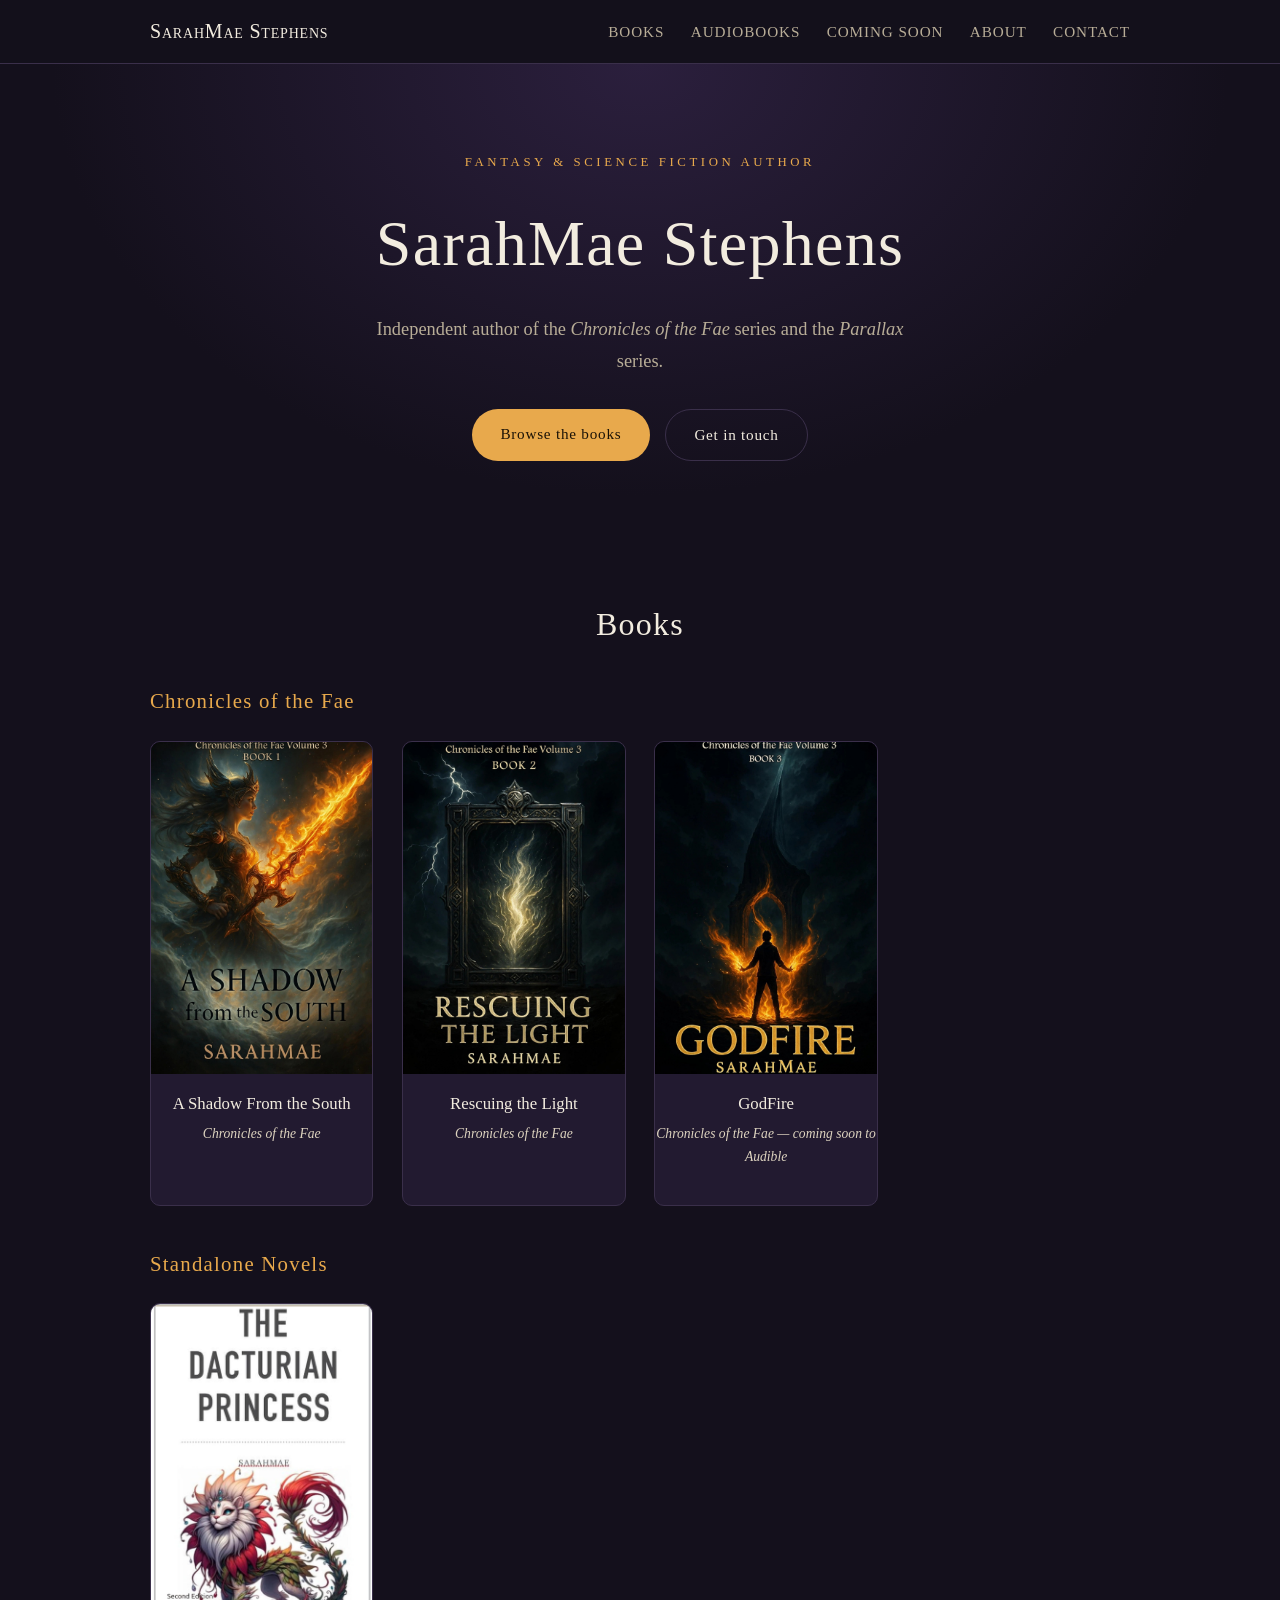
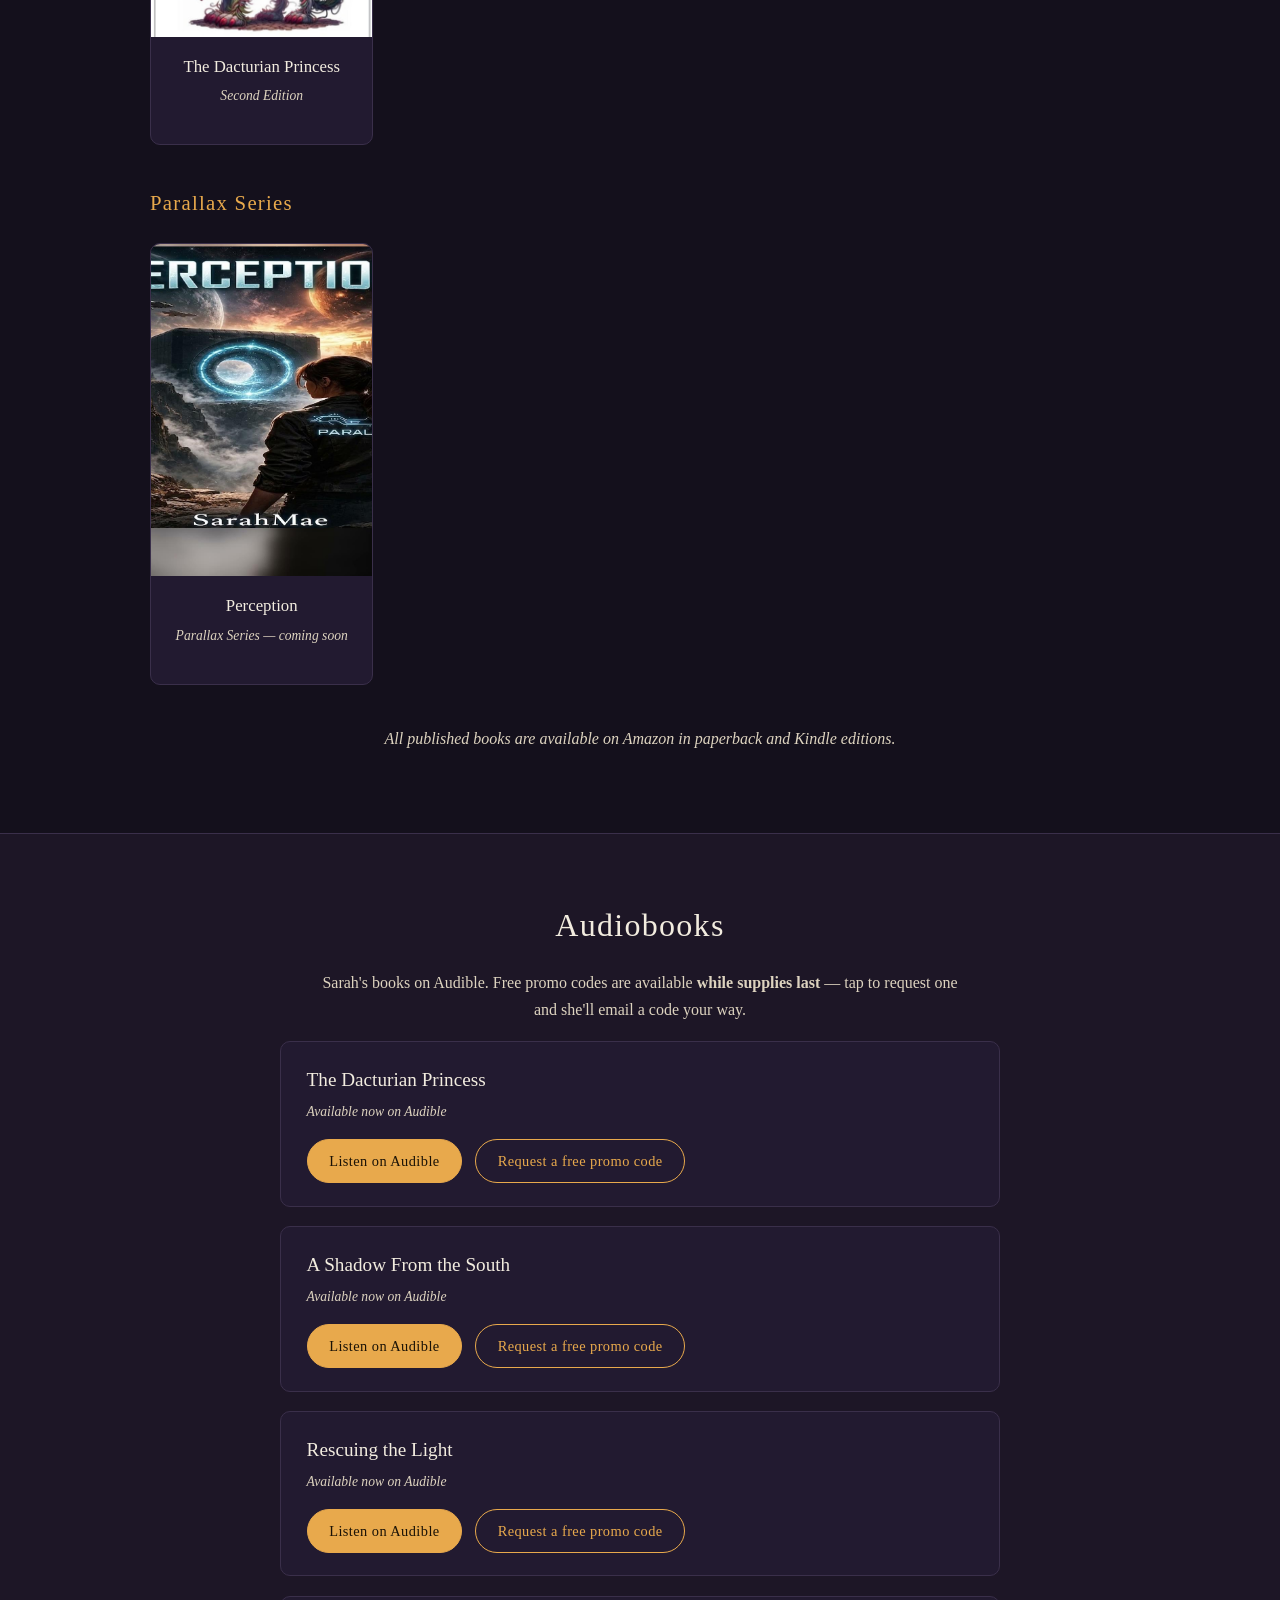
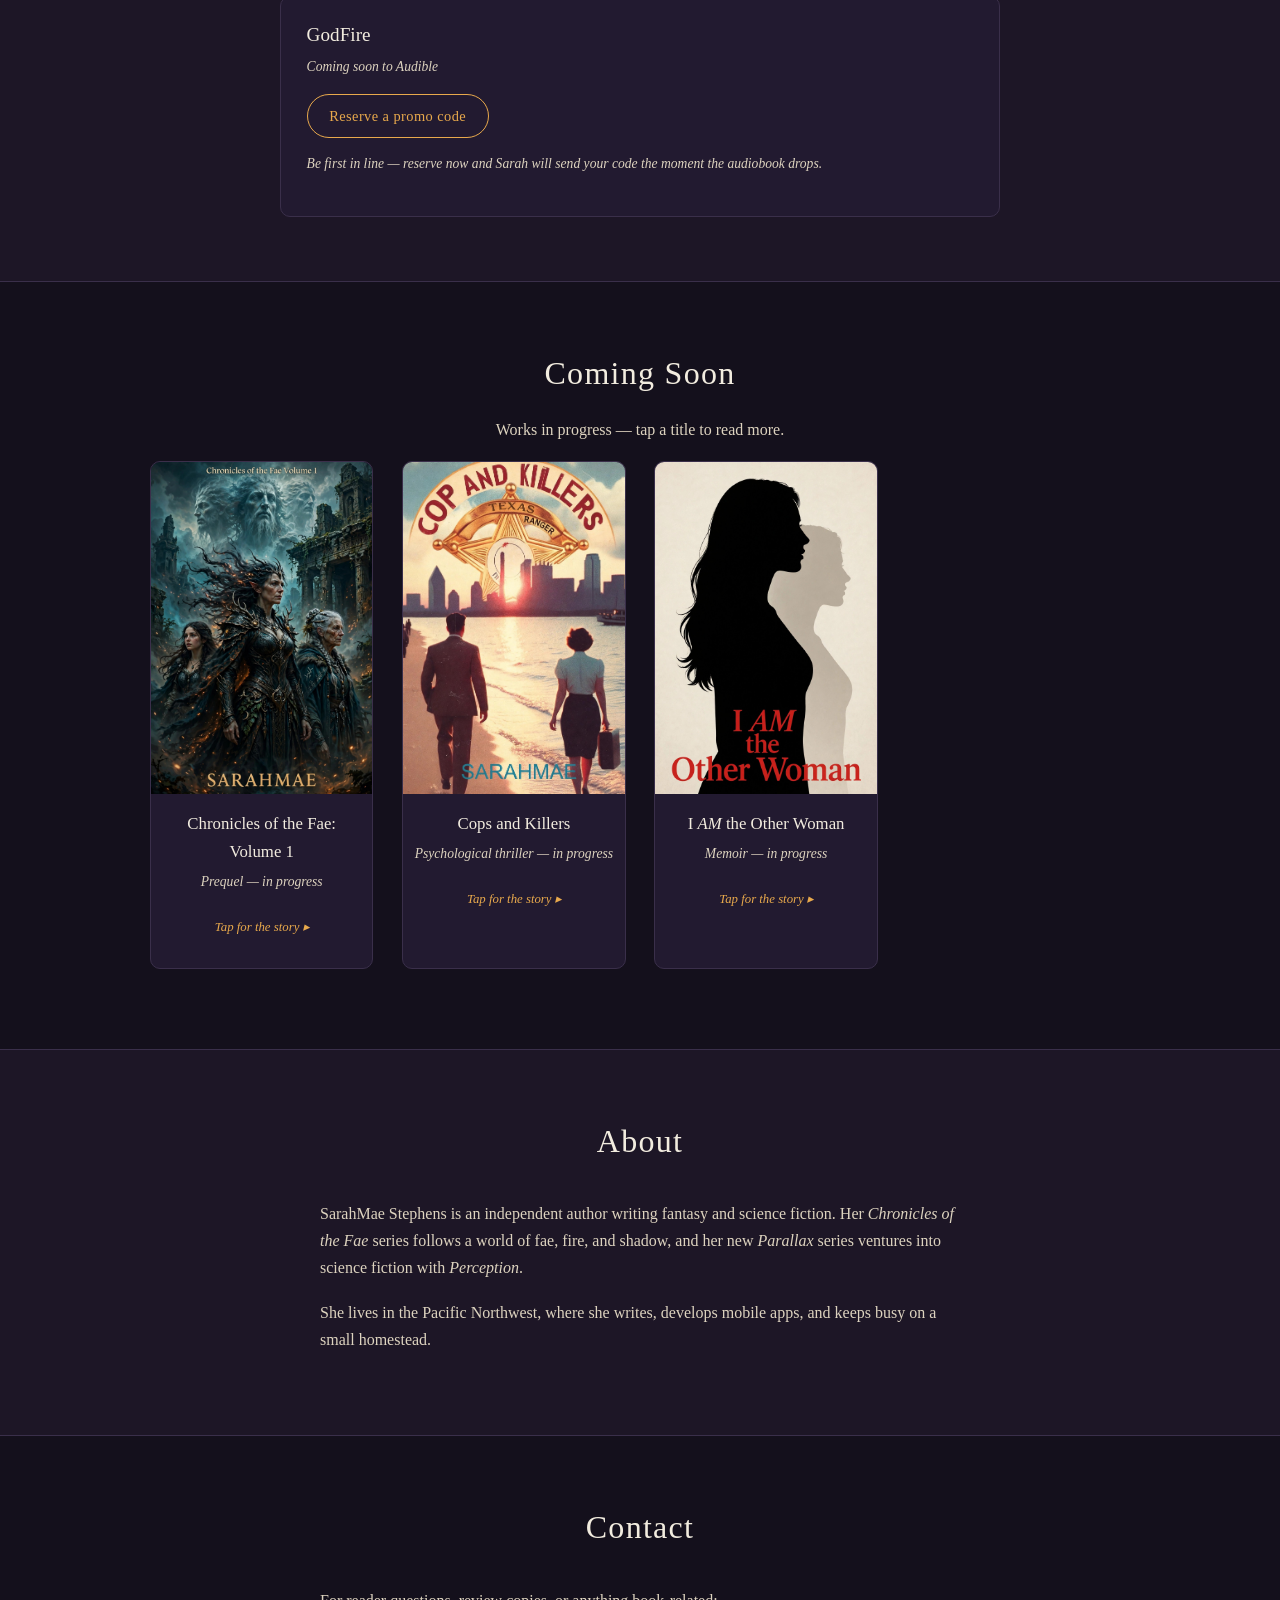
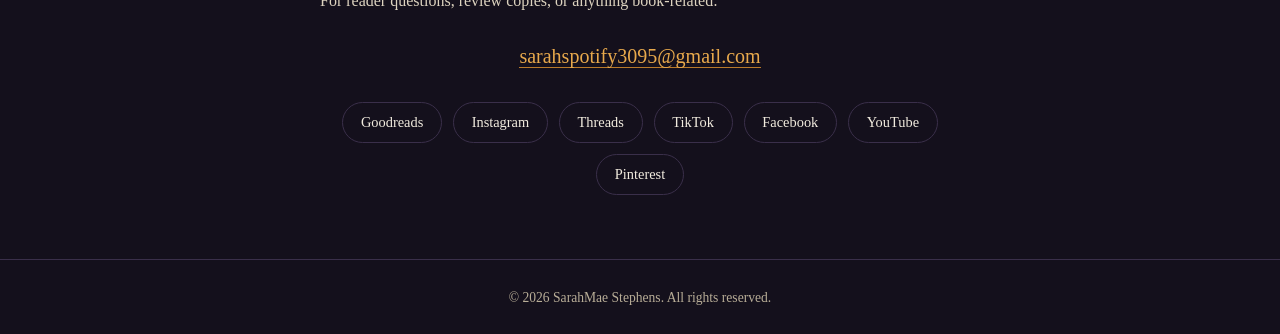
==== commit 146a2c41: "publish index.html" ====
--- a/index.html
+++ b/index.html
@@ -69,7 +69,7 @@
         <h3 class="series-title">Parallax Series</h3>
         <div class="book-grid">
           <article class="book-card">
-            <img src="assets/perception.jpg" alt="Perception book cover" loading="lazy">
+            <a href="https://readerful.com/story/perception-MgqpWVM3?utm_source=My+website&utm_medium=referral&utm_campaign=perception" target="_blank" rel="noopener"><img src="assets/perception.jpg" alt="Perception book cover" loading="lazy"></a>
             <h4>Perception</h4>
             <p class="series-tag">Parallax Series &mdash; coming soon</p>
           </article>
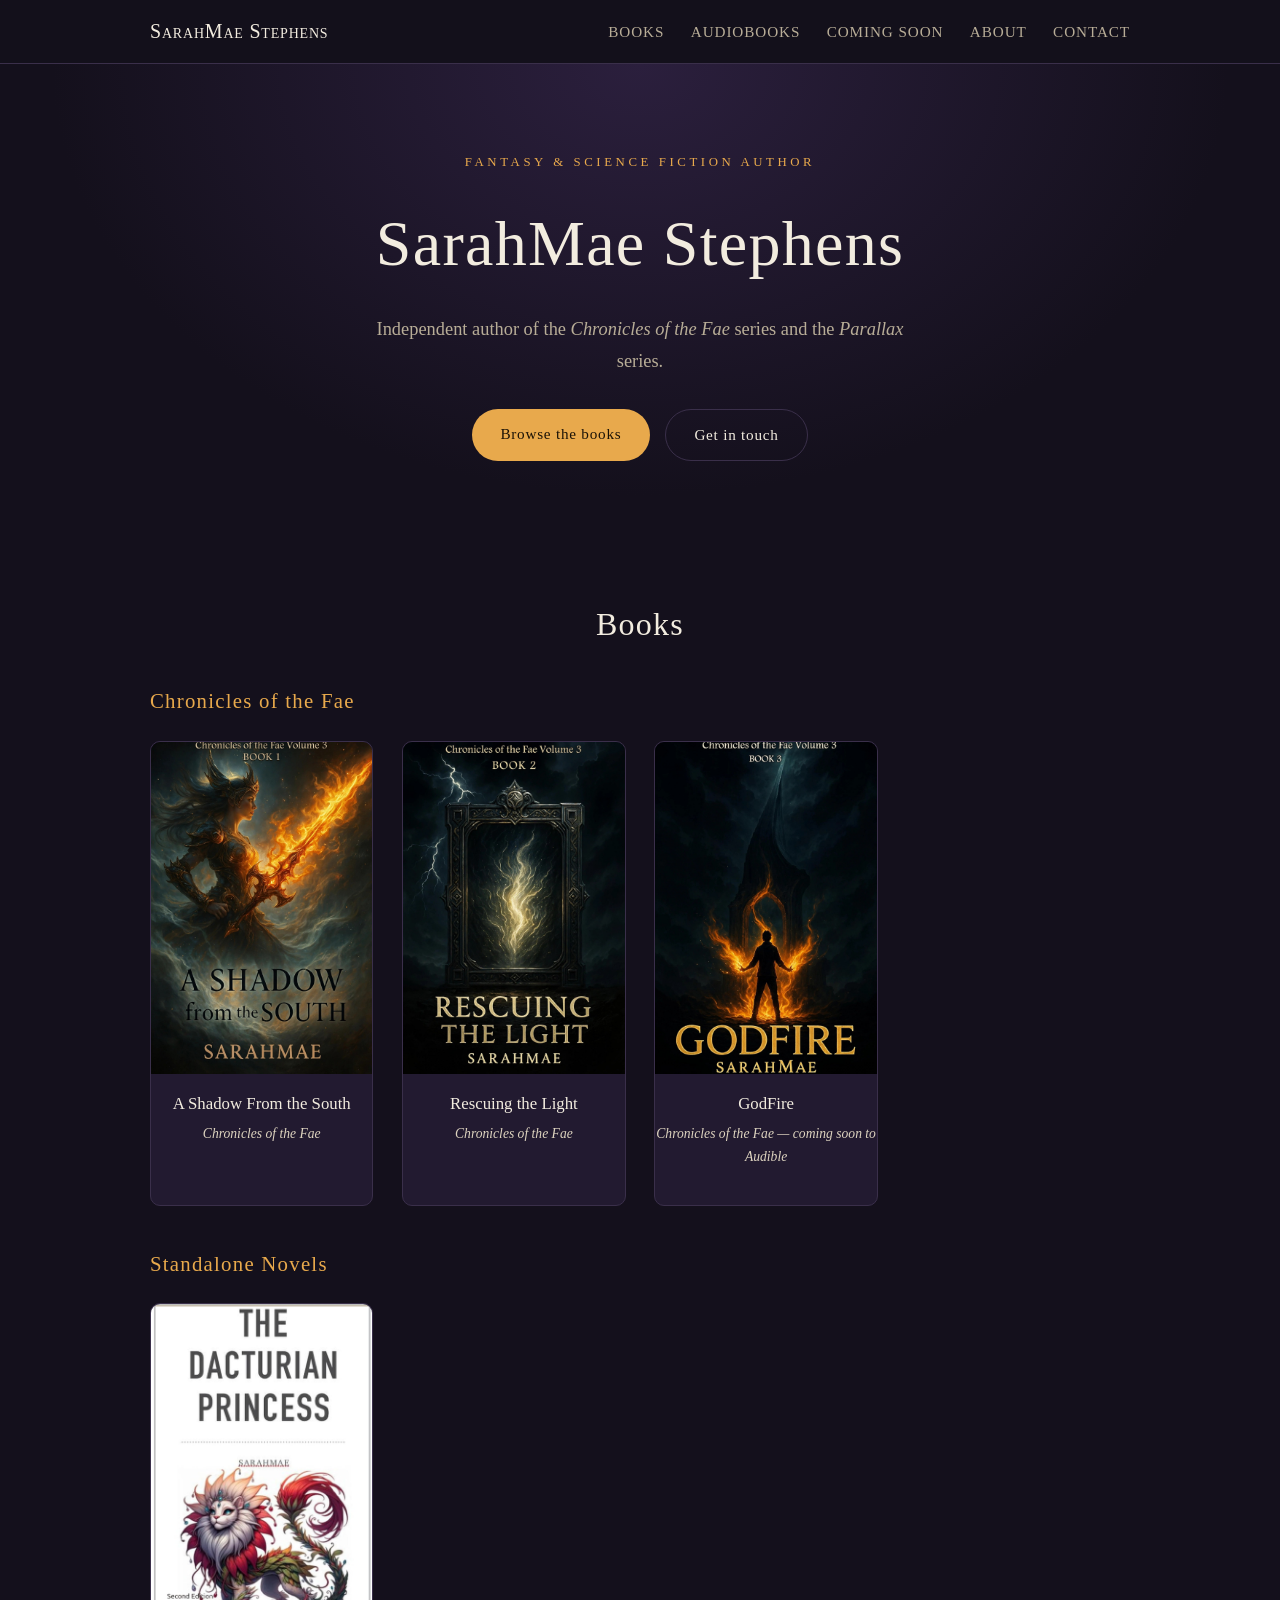
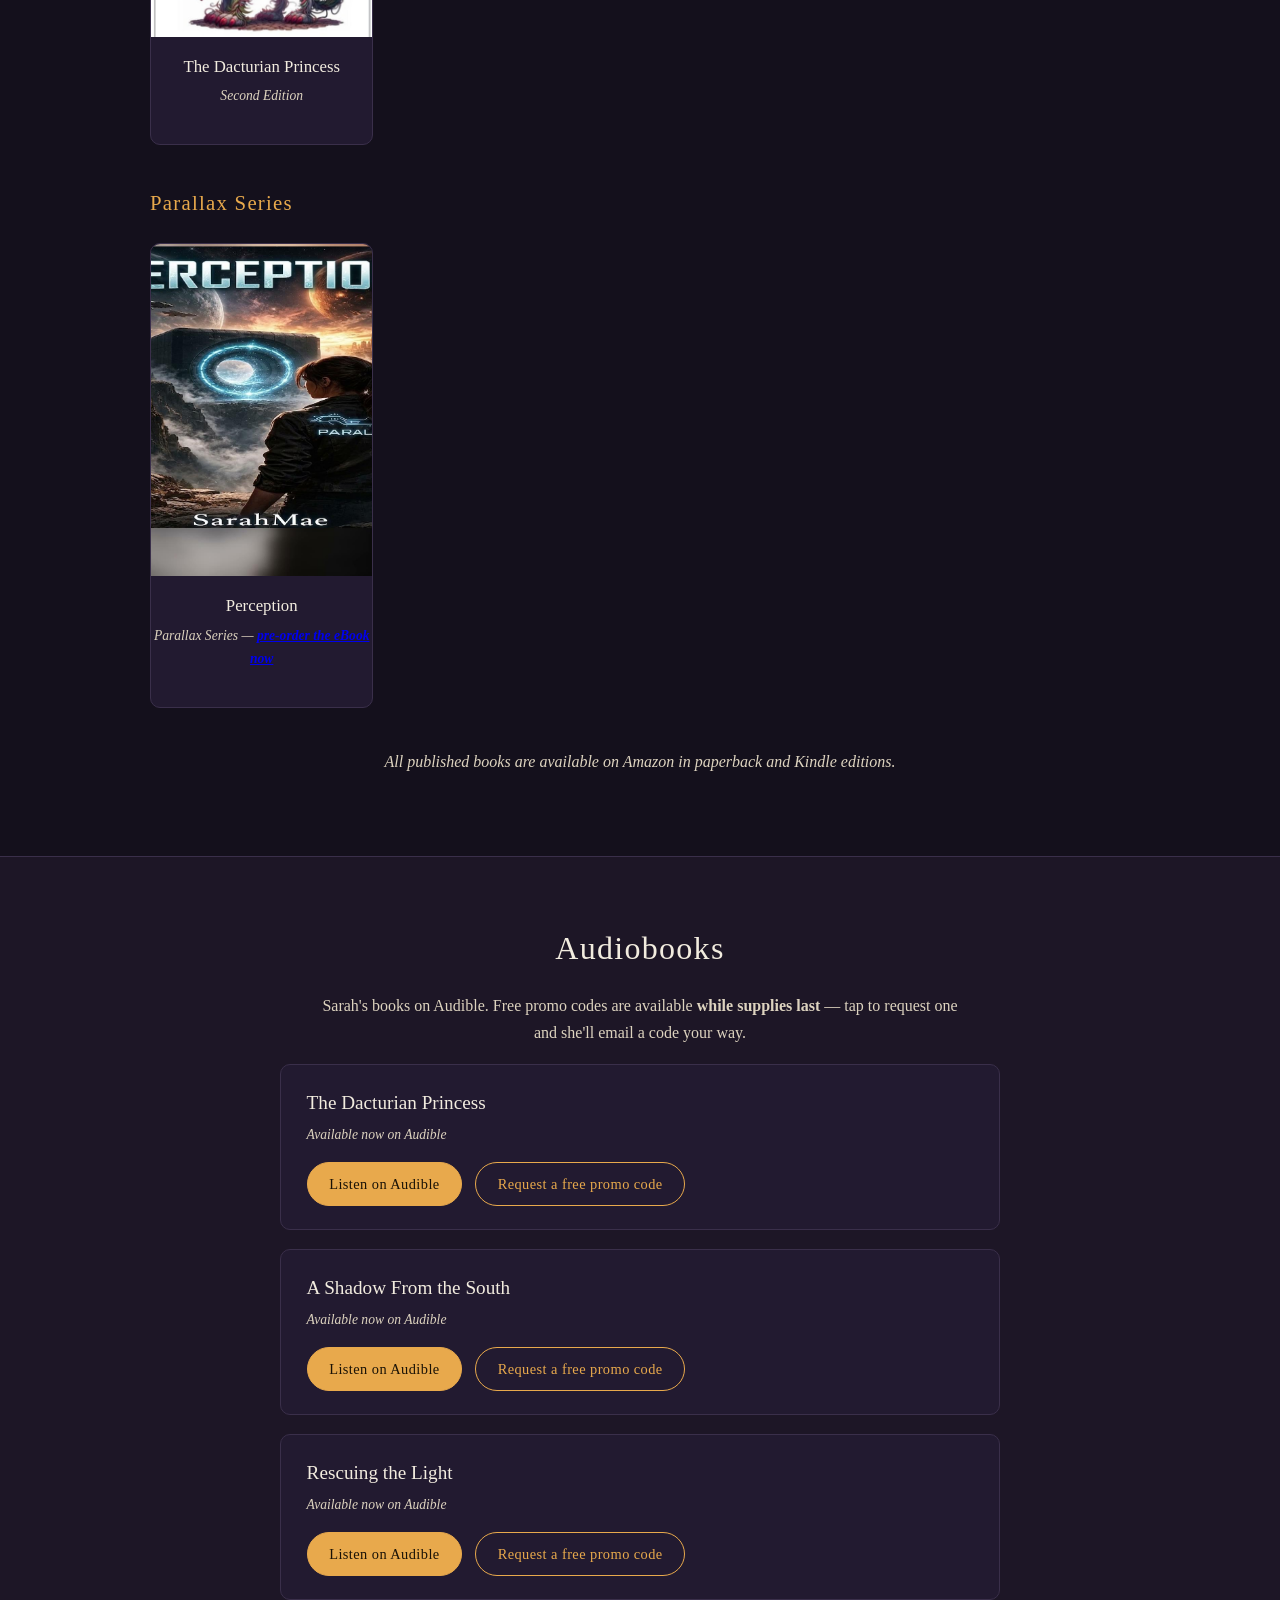
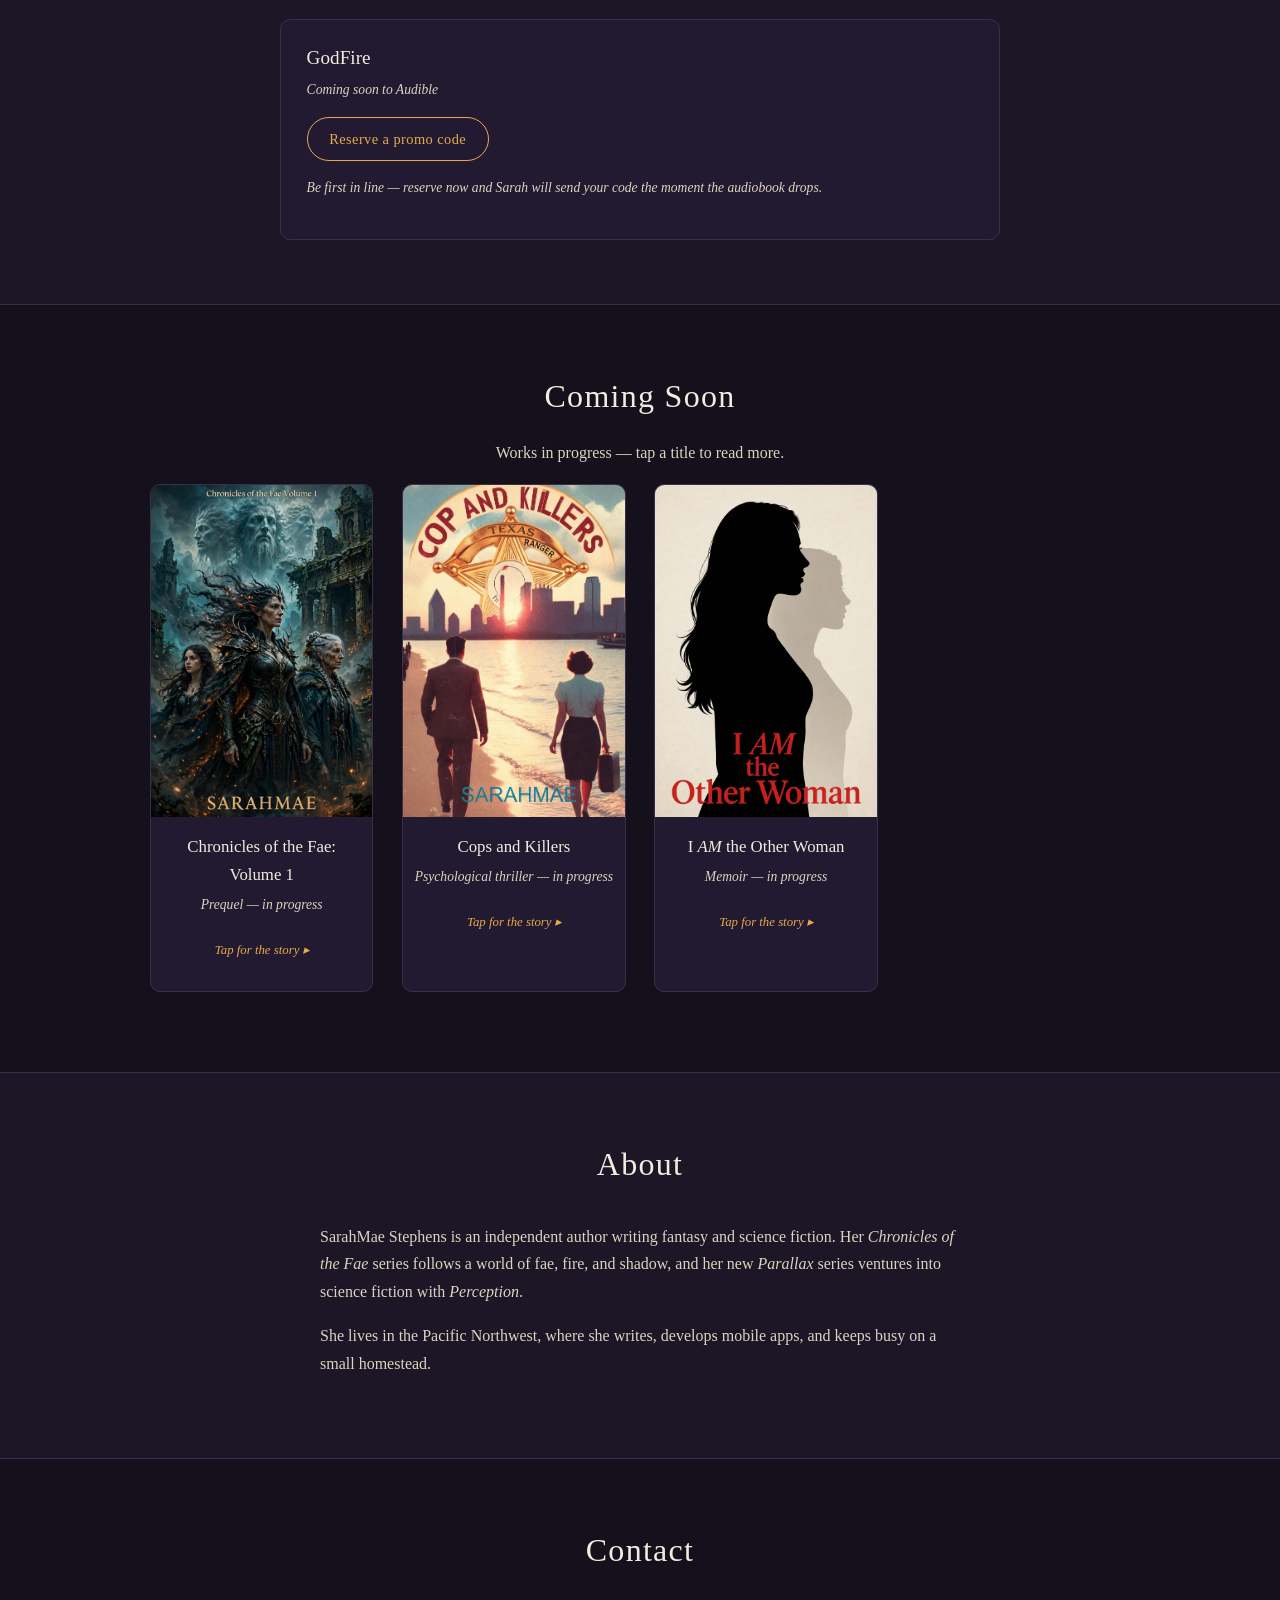
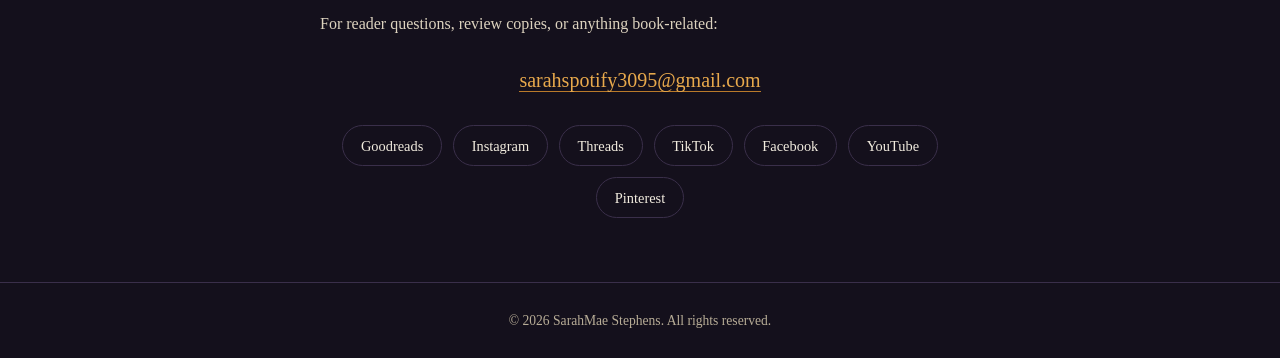
==== commit 3e7de52c: "publish index.html" ====
--- a/index.html
+++ b/index.html
@@ -71,7 +71,7 @@
           <article class="book-card">
             <a href="https://readerful.com/story/perception-MgqpWVM3?utm_source=My+website&utm_medium=referral&utm_campaign=perception" target="_blank" rel="noopener"><img src="assets/perception.jpg" alt="Perception book cover" loading="lazy"></a>
             <h4>Perception</h4>
-            <p class="series-tag">Parallax Series &mdash; coming soon</p>
+            <p class="series-tag">Parallax Series &mdash; <a href="perception-preorder.html"><strong>pre-order the eBook now</strong></a></p>
           </article>
         </div>
 
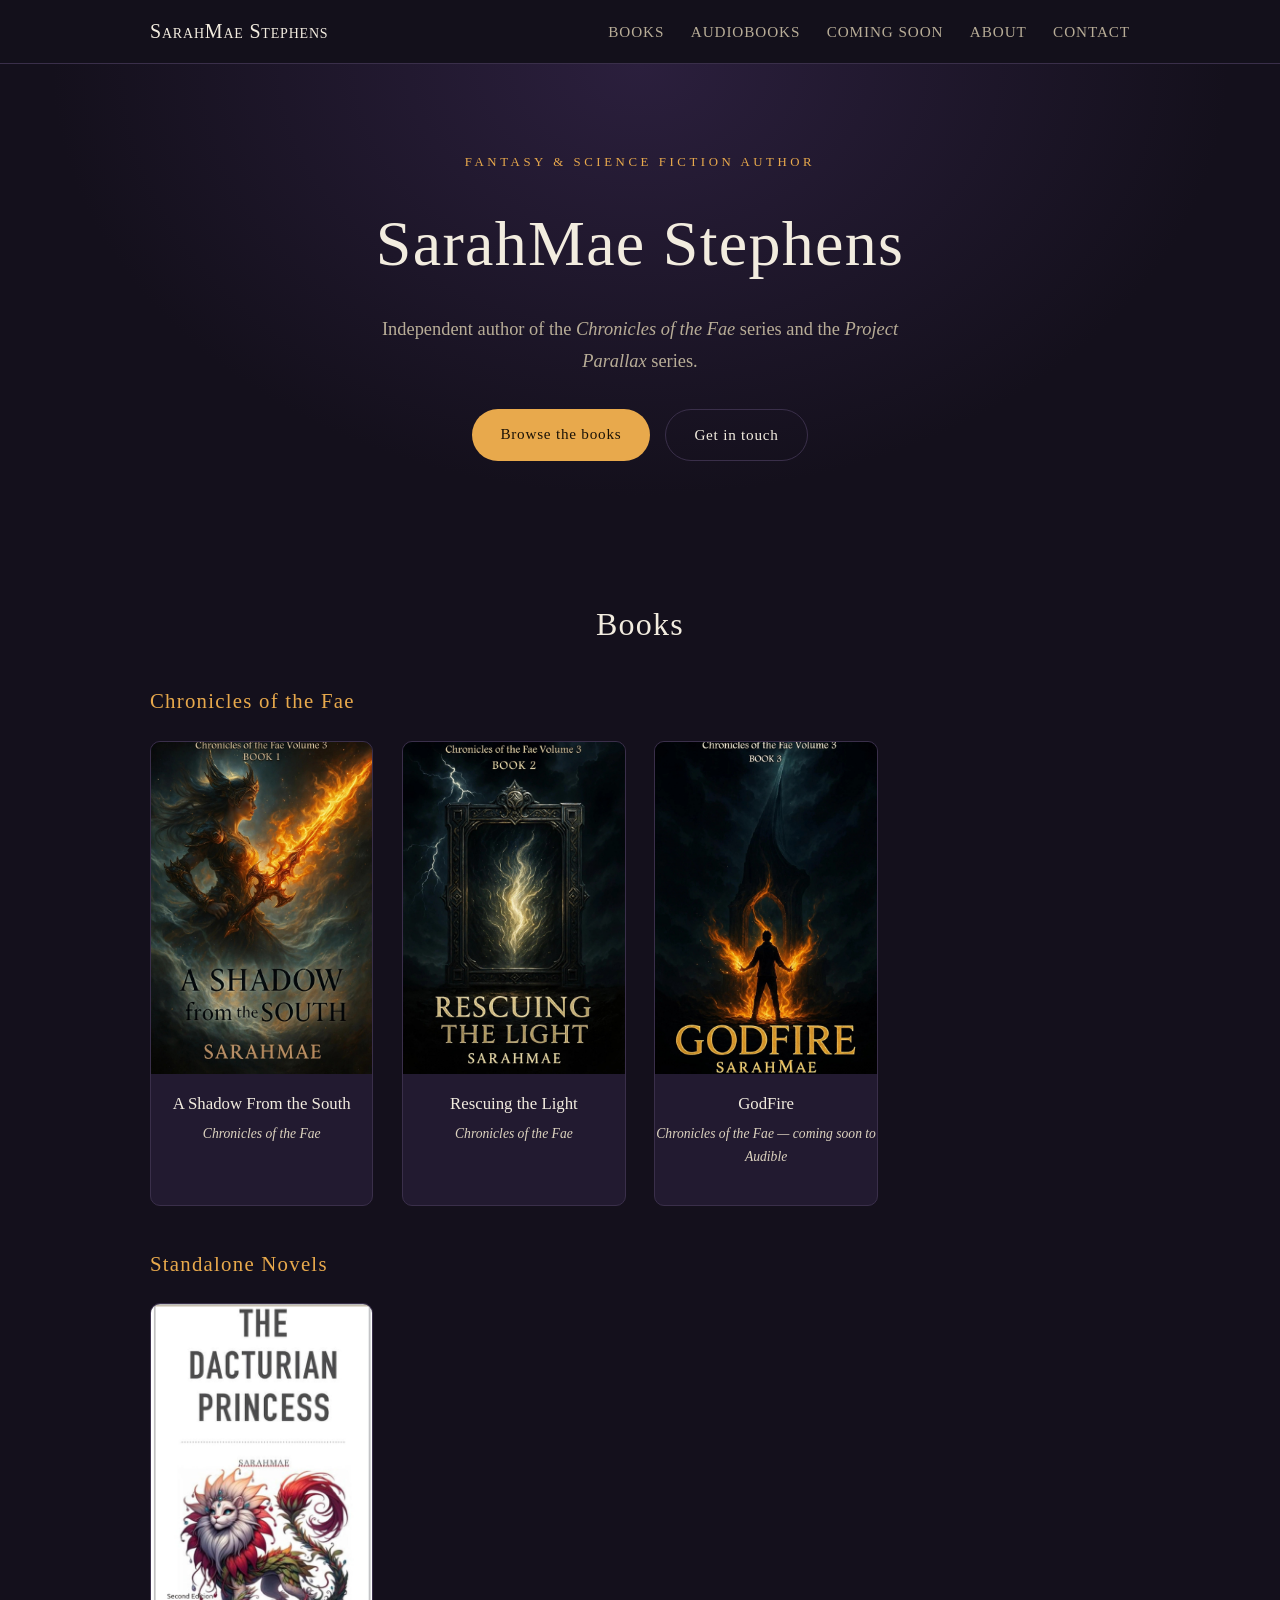
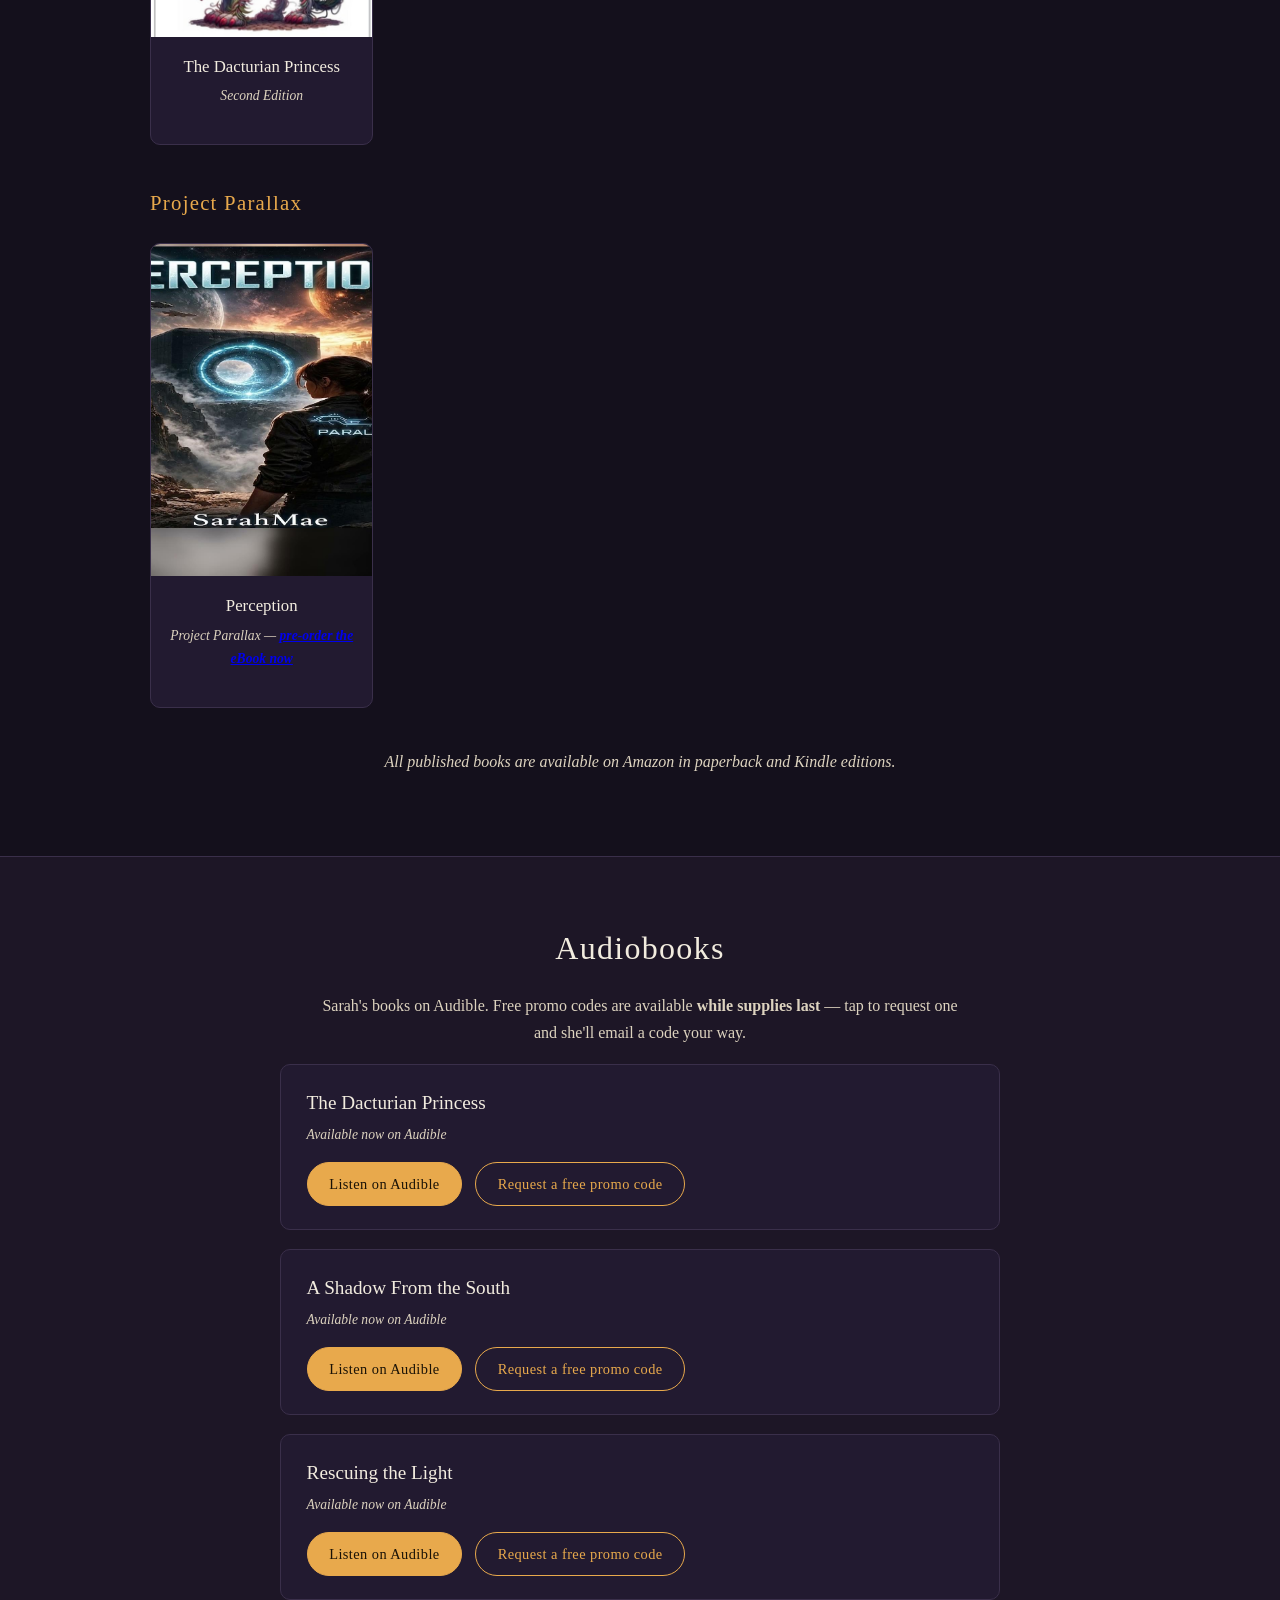
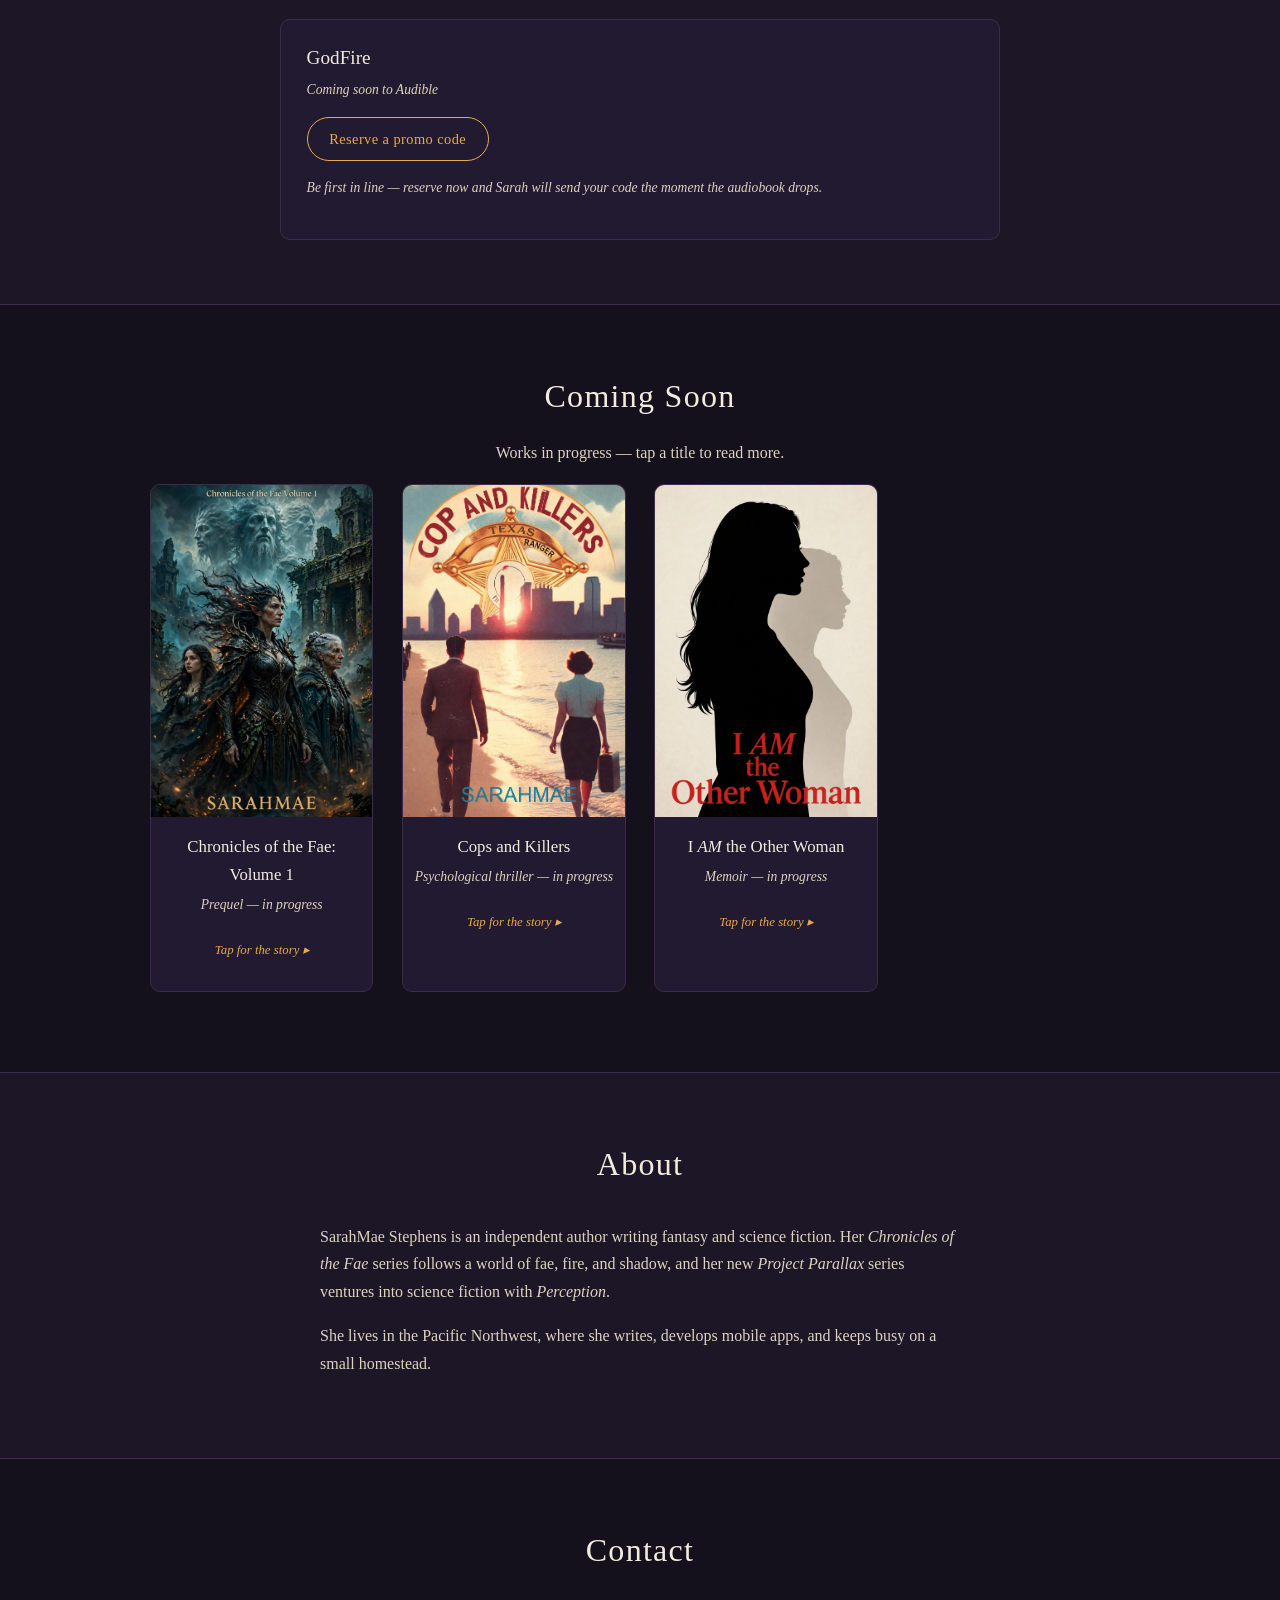
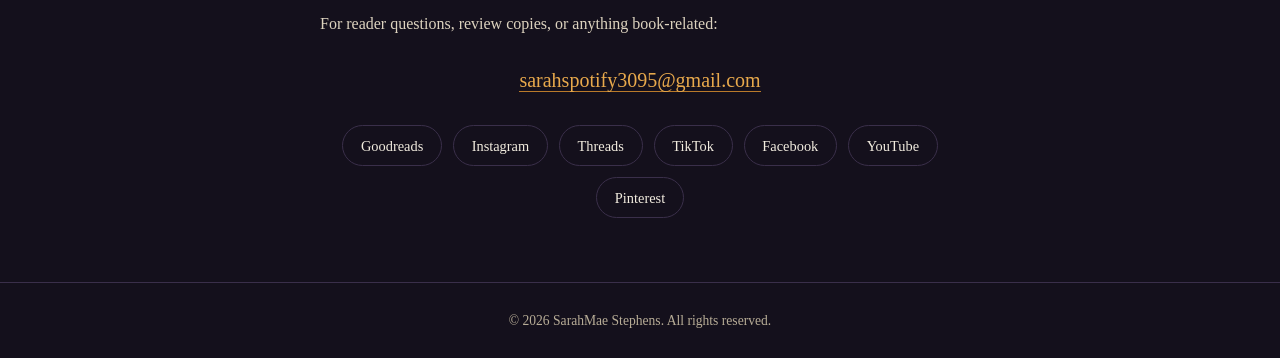
==== commit c83589ec: "publish index.html" ====
--- a/index.html
+++ b/index.html
@@ -4,7 +4,7 @@
   <meta charset="UTF-8">
   <meta name="viewport" content="width=device-width, initial-scale=1.0">
   <title>SarahMae Stephens — Author</title>
-  <meta name="description" content="SarahMae Stephens is an independent author of fantasy and science fiction, including the Chronicles of the Fae series and the Parallax series.">
+  <meta name="description" content="SarahMae Stephens is an independent author of fantasy and science fiction, including the Chronicles of the Fae series and the Project Parallax series.">
   <link rel="stylesheet" href="styles.css">
 </head>
 <body>
@@ -26,7 +26,7 @@
       <div class="wrap">
         <p class="kicker">Fantasy &amp; Science Fiction Author</p>
         <h1>SarahMae Stephens</h1>
-        <p class="lede">Independent author of the <em>Chronicles of the Fae</em> series and the <em>Parallax</em> series.</p>
+        <p class="lede">Independent author of the <em>Chronicles of the Fae</em> series and the <em>Project Parallax</em> series.</p>
         <div class="cta-row">
           <a class="btn" href="#books">Browse the books</a>
           <a class="btn btn-ghost" href="#contact">Get in touch</a>
@@ -66,12 +66,12 @@
           </article>
         </div>
 
-        <h3 class="series-title">Parallax Series</h3>
+        <h3 class="series-title">Project Parallax</h3>
         <div class="book-grid">
           <article class="book-card">
             <a href="https://readerful.com/story/perception-MgqpWVM3?utm_source=My+website&utm_medium=referral&utm_campaign=perception" target="_blank" rel="noopener"><img src="assets/perception.jpg" alt="Perception book cover" loading="lazy"></a>
             <h4>Perception</h4>
-            <p class="series-tag">Parallax Series &mdash; <a href="perception-preorder.html"><strong>pre-order the eBook now</strong></a></p>
+            <p class="series-tag">Project Parallax &mdash; <a href="perception-preorder.html"><strong>pre-order the eBook now</strong></a></p>
           </article>
         </div>
 
@@ -173,7 +173,7 @@
     <section id="about" class="section section-alt">
       <div class="wrap narrow">
         <h2>About</h2>
-        <p>SarahMae Stephens is an independent author writing fantasy and science fiction. Her <em>Chronicles of the Fae</em> series follows a world of fae, fire, and shadow, and her new <em>Parallax</em> series ventures into science fiction with <em>Perception</em>.</p>
+        <p>SarahMae Stephens is an independent author writing fantasy and science fiction. Her <em>Chronicles of the Fae</em> series follows a world of fae, fire, and shadow, and her new <em>Project Parallax</em> series ventures into science fiction with <em>Perception</em>.</p>
         <p>She lives in the Pacific Northwest, where she writes, develops mobile apps, and keeps busy on a small homestead.</p>
       </div>
     </section>
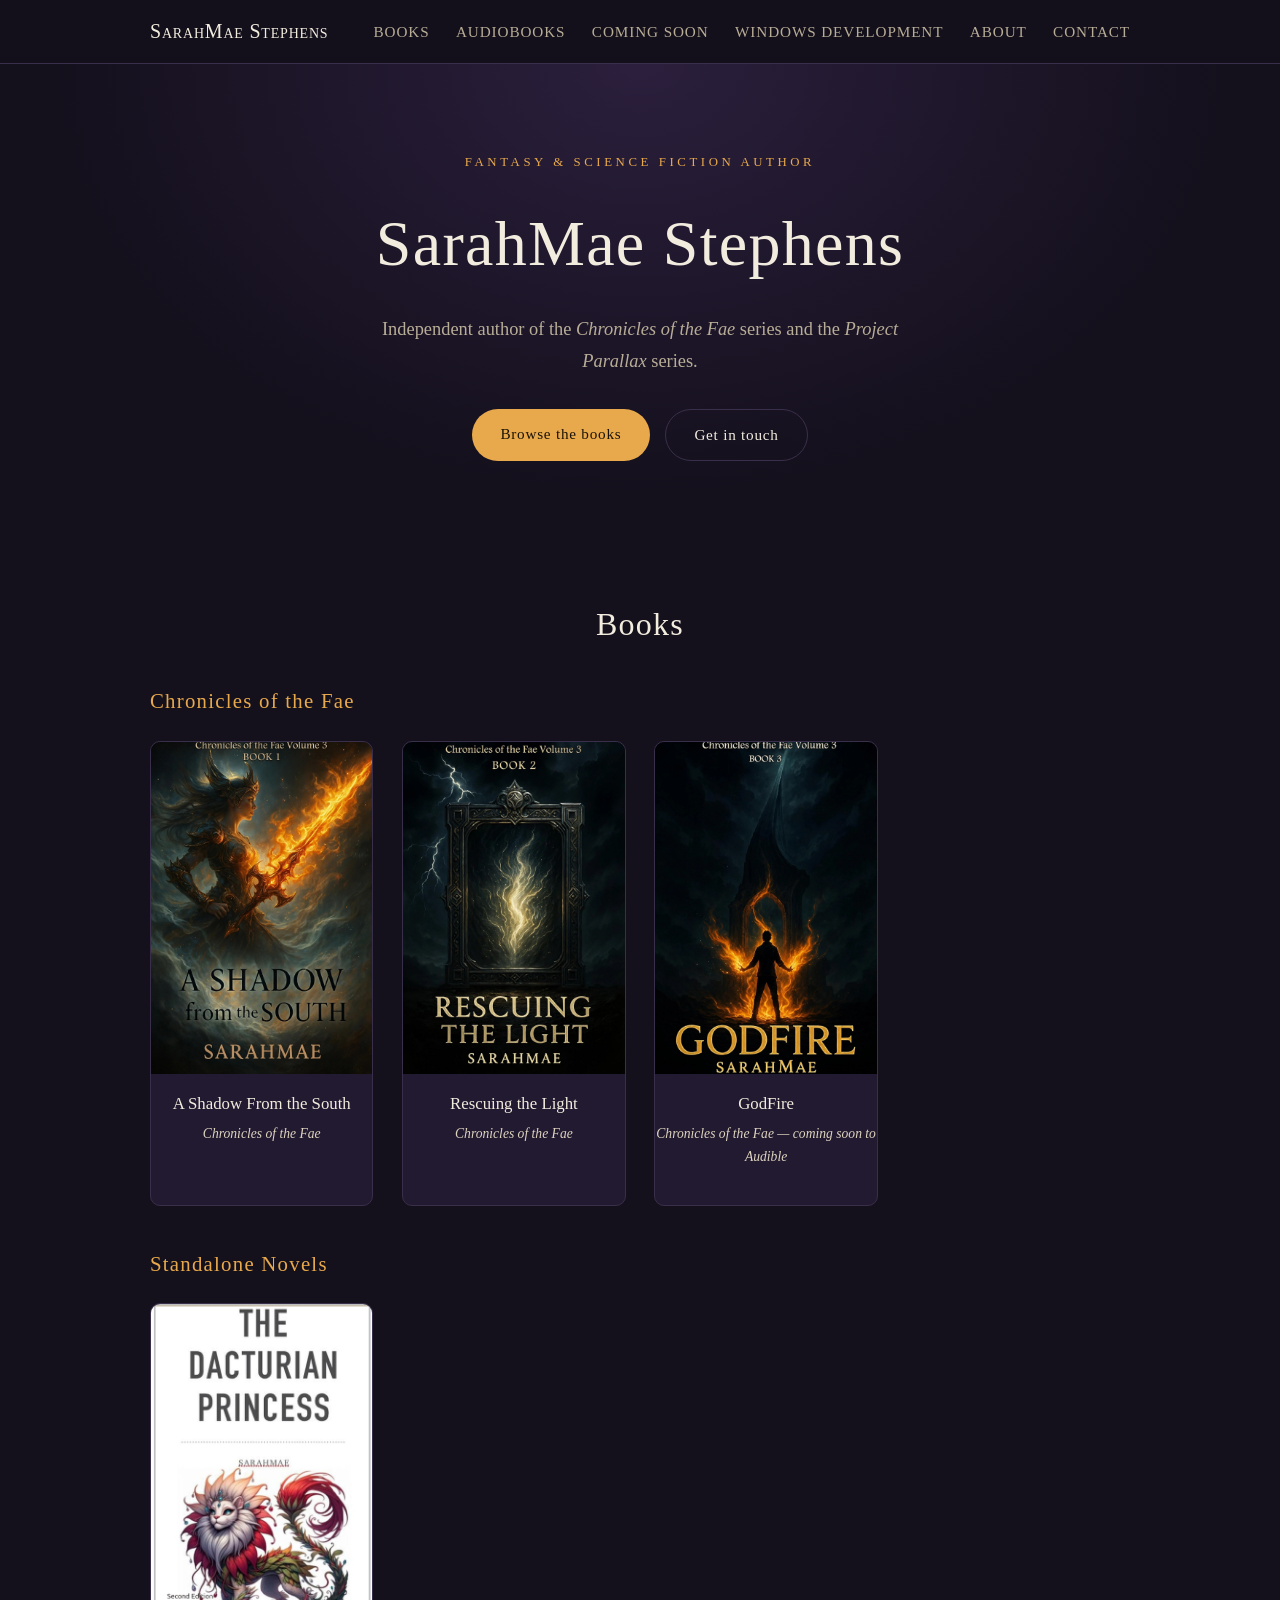
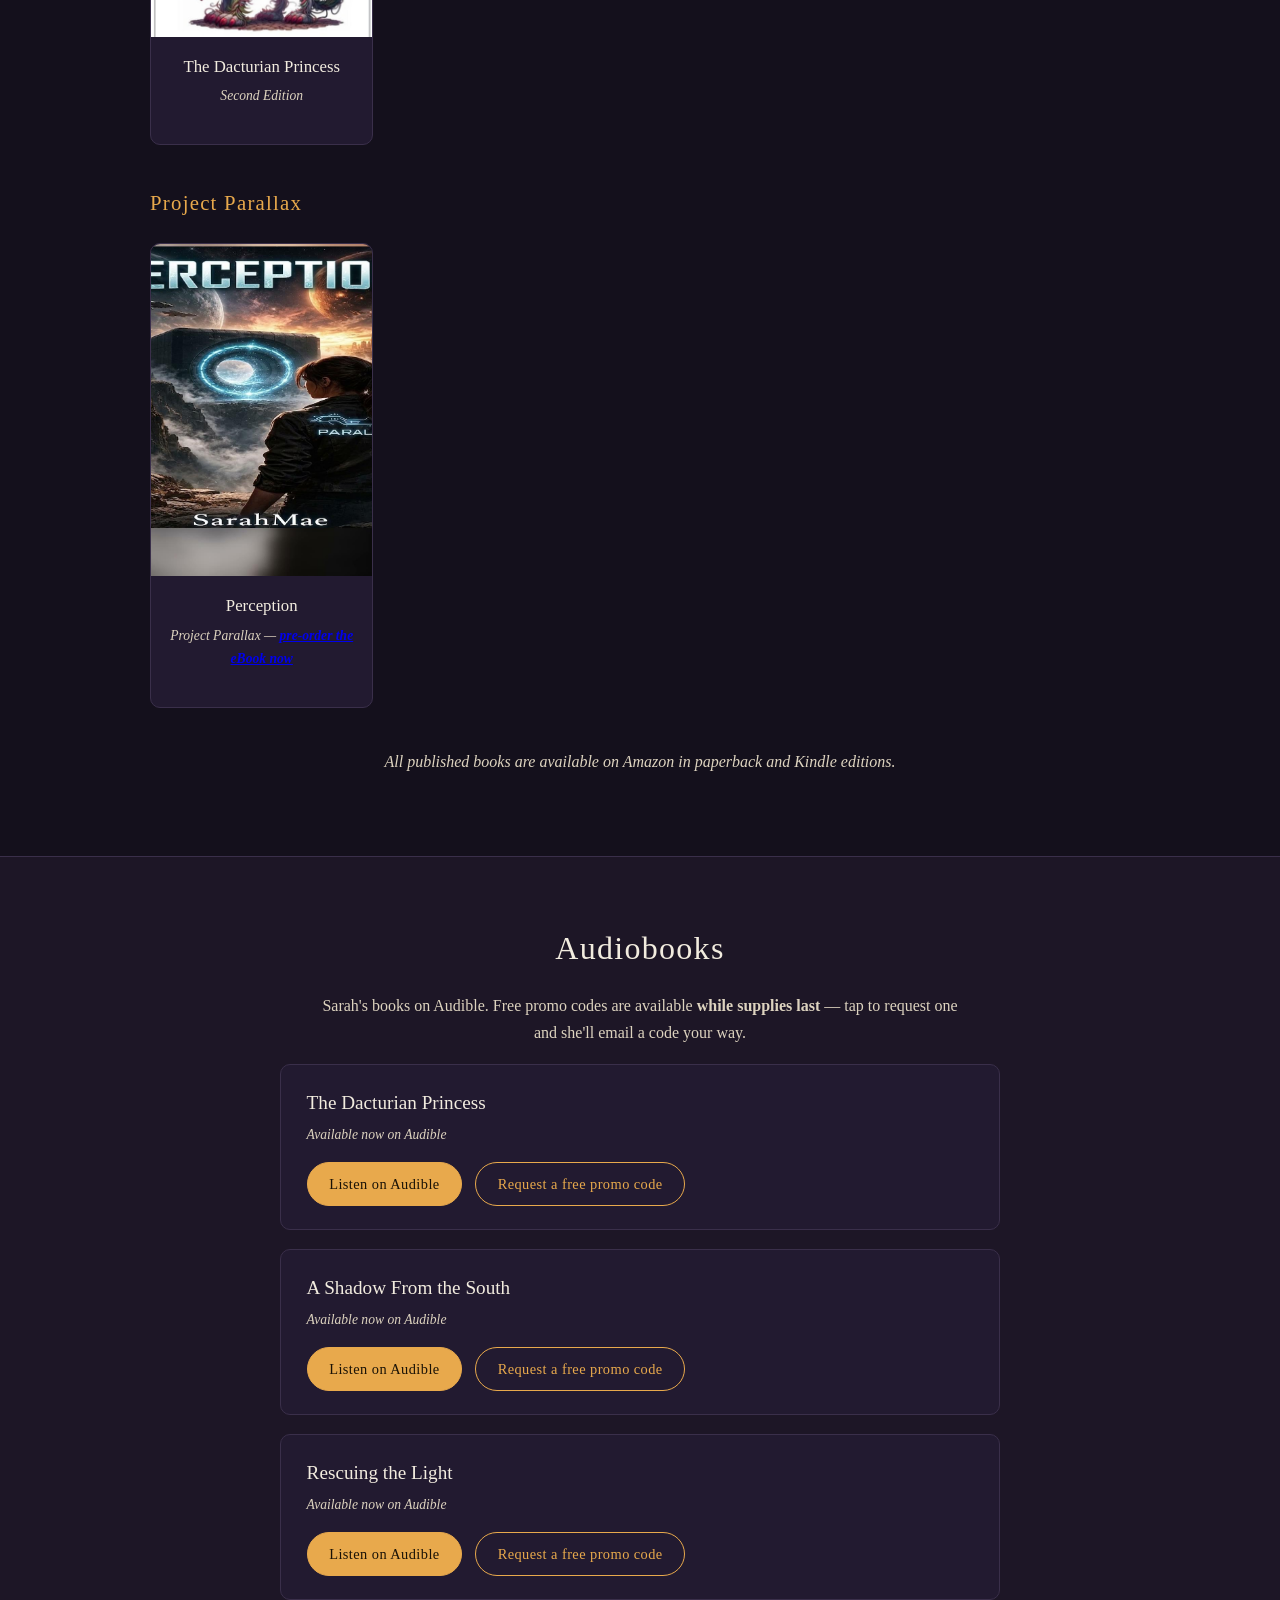
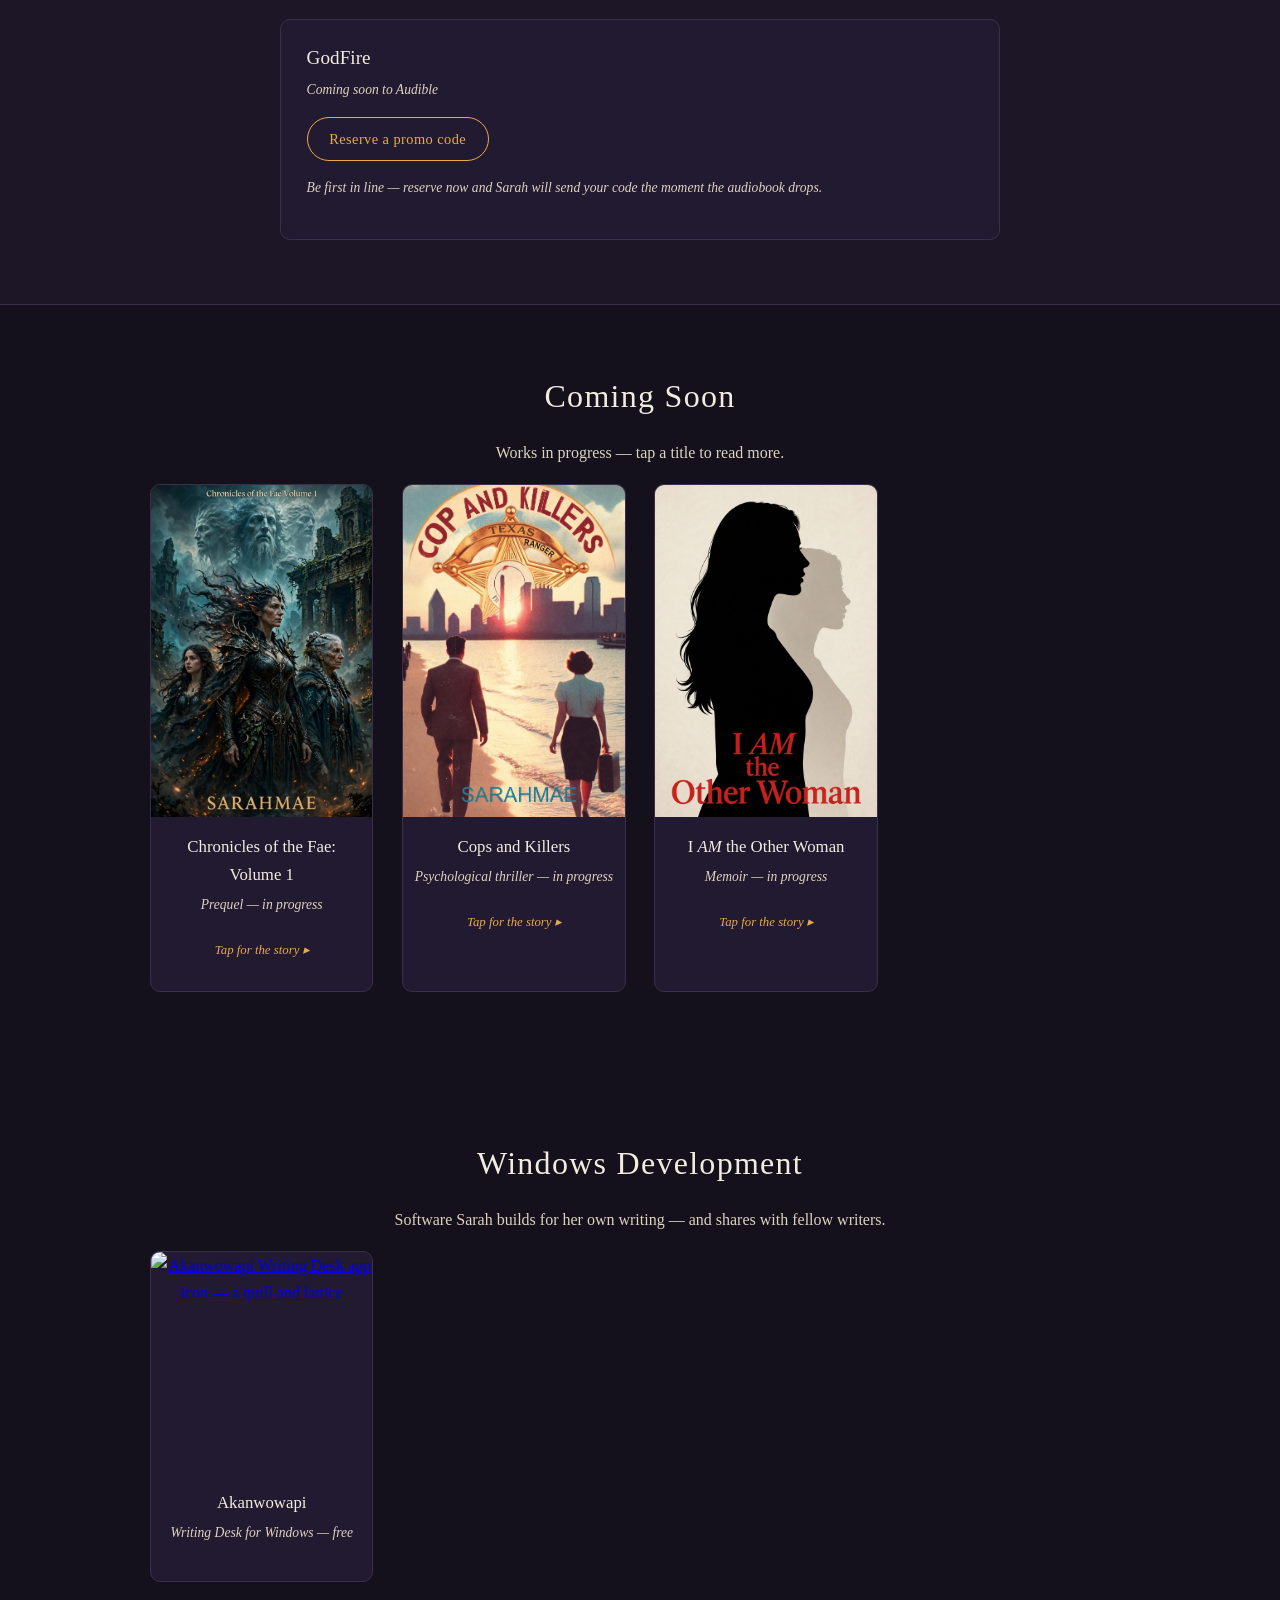
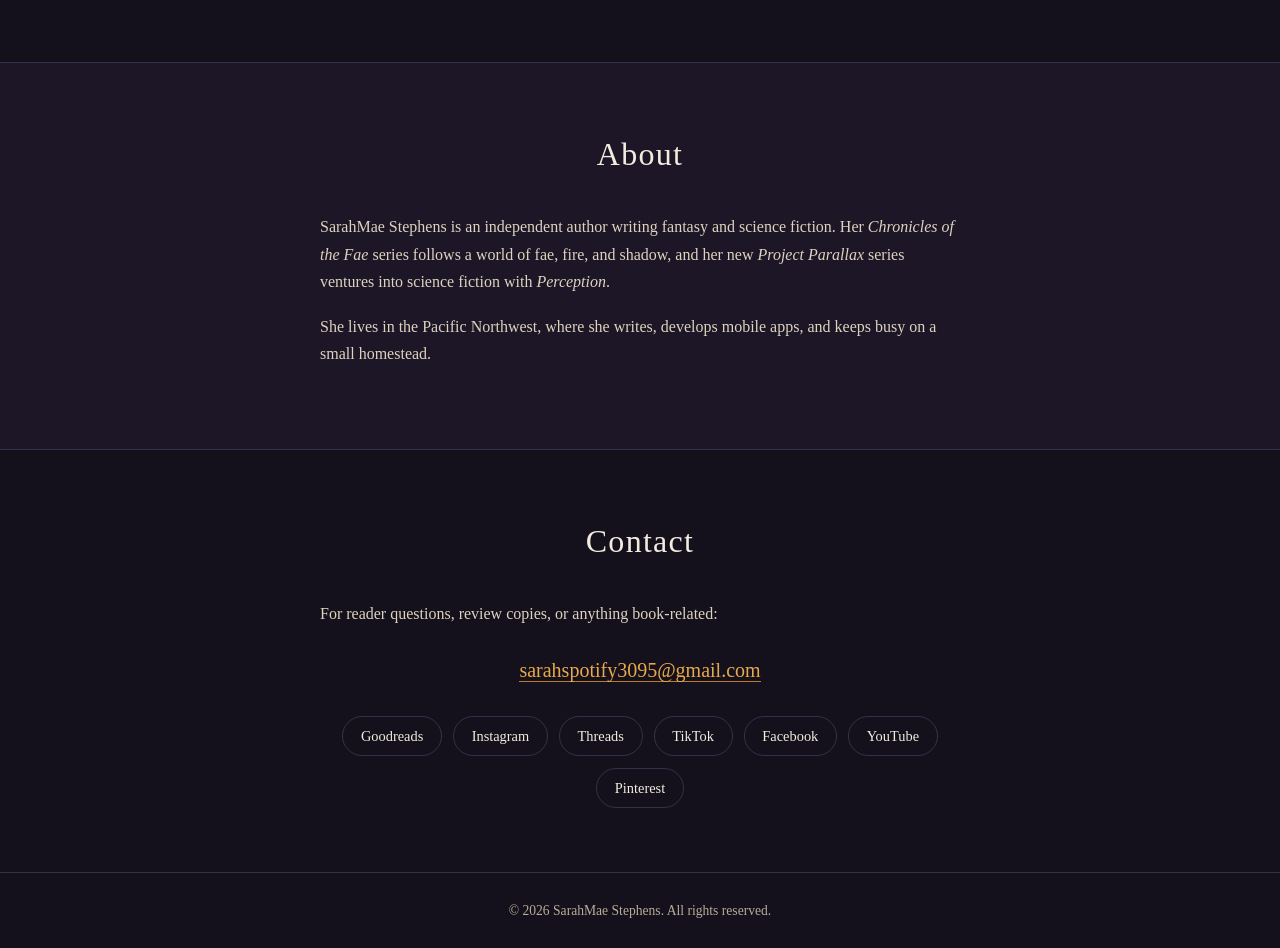
==== commit 8e60e6a3: "publish index.html" ====
--- a/index.html
+++ b/index.html
@@ -6,6 +6,9 @@
   <title>SarahMae Stephens — Author</title>
   <meta name="description" content="SarahMae Stephens is an independent author of fantasy and science fiction, including the Chronicles of the Fae series and the Project Parallax series.">
   <link rel="stylesheet" href="styles.css">
+  <style>
+    .app-card img { aspect-ratio: 1 / 1; }
+  </style>
 </head>
 <body>
   <header class="site-header">
@@ -15,6 +18,7 @@
         <a href="#books">Books</a>
         <a href="#audiobooks">Audiobooks</a>
         <a href="#coming-soon">Coming Soon</a>
+        <a href="#windows-development">Windows Development</a>
         <a href="#about">About</a>
         <a href="#contact">Contact</a>
       </nav>
@@ -170,6 +174,20 @@
       </div>
     </section>
 
+    <section id="windows-development" class="section">
+      <div class="wrap">
+        <h2>Windows Development</h2>
+        <p class="section-lede">Software Sarah builds for her own writing &mdash; and shares with fellow writers.</p>
+        <div class="book-grid">
+          <article class="book-card app-card">
+            <a href="akanwowapi.html"><img src="assets/akanwowapi-icon.png" alt="Akanwowapi Writing Desk app icon — a quill and lattice" loading="lazy"></a>
+            <h4><a href="akanwowapi.html" style="color: inherit; text-decoration: none;">Akanwowapi</a></h4>
+            <p class="series-tag">Writing Desk for Windows &mdash; free</p>
+          </article>
+        </div>
+      </div>
+    </section>
+
     <section id="about" class="section section-alt">
       <div class="wrap narrow">
         <h2>About</h2>
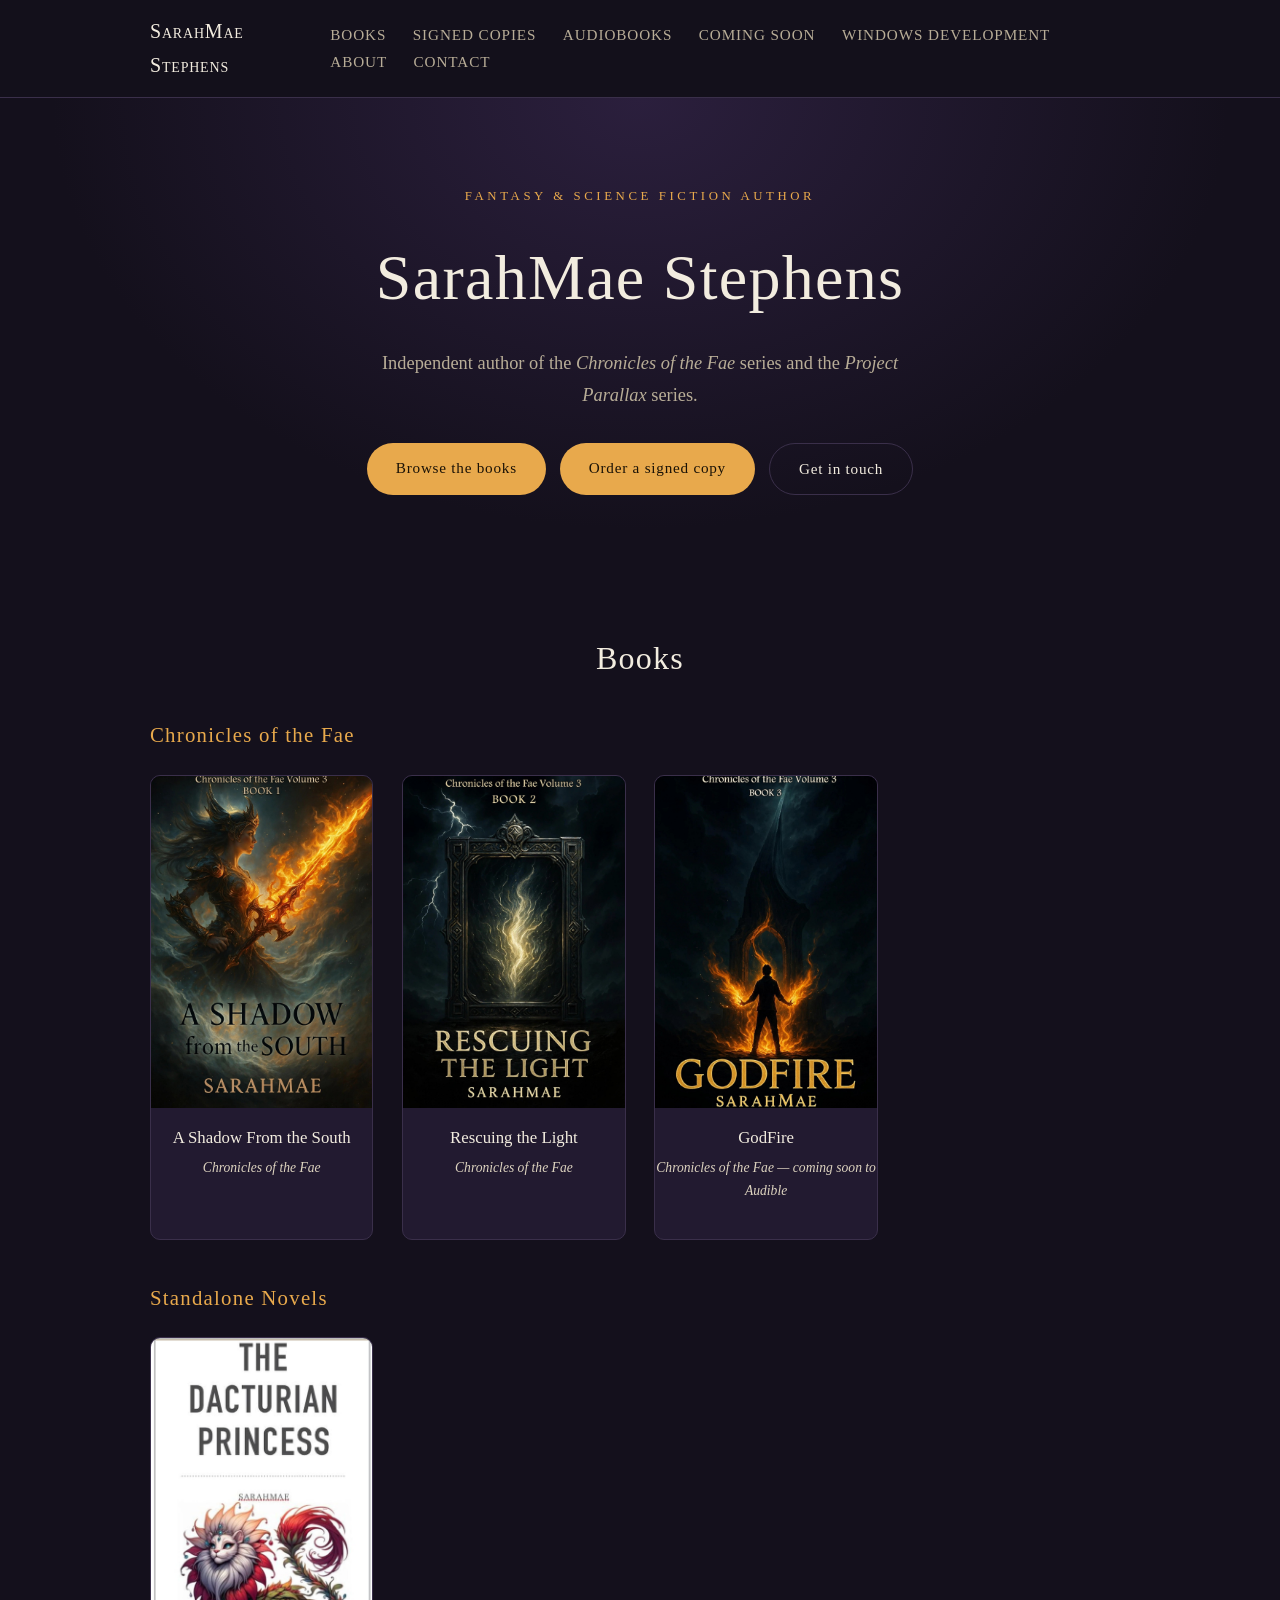
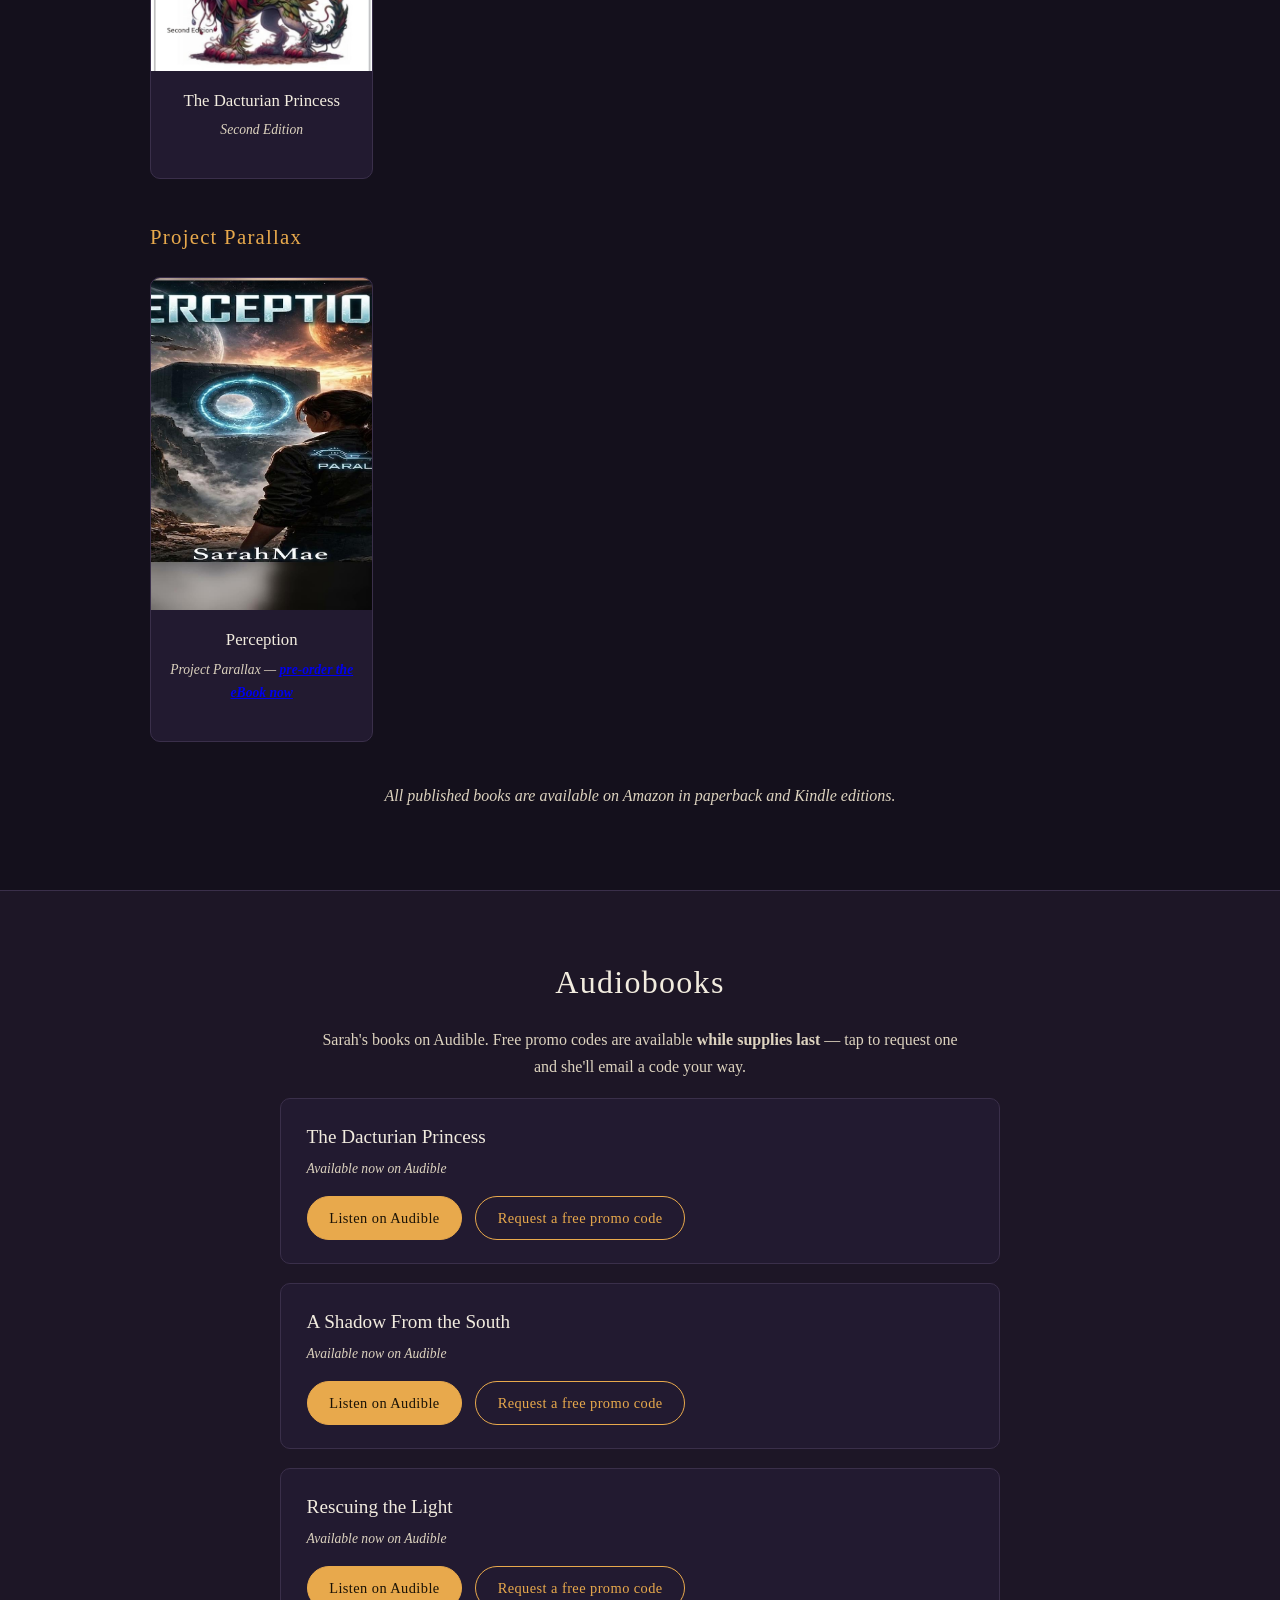
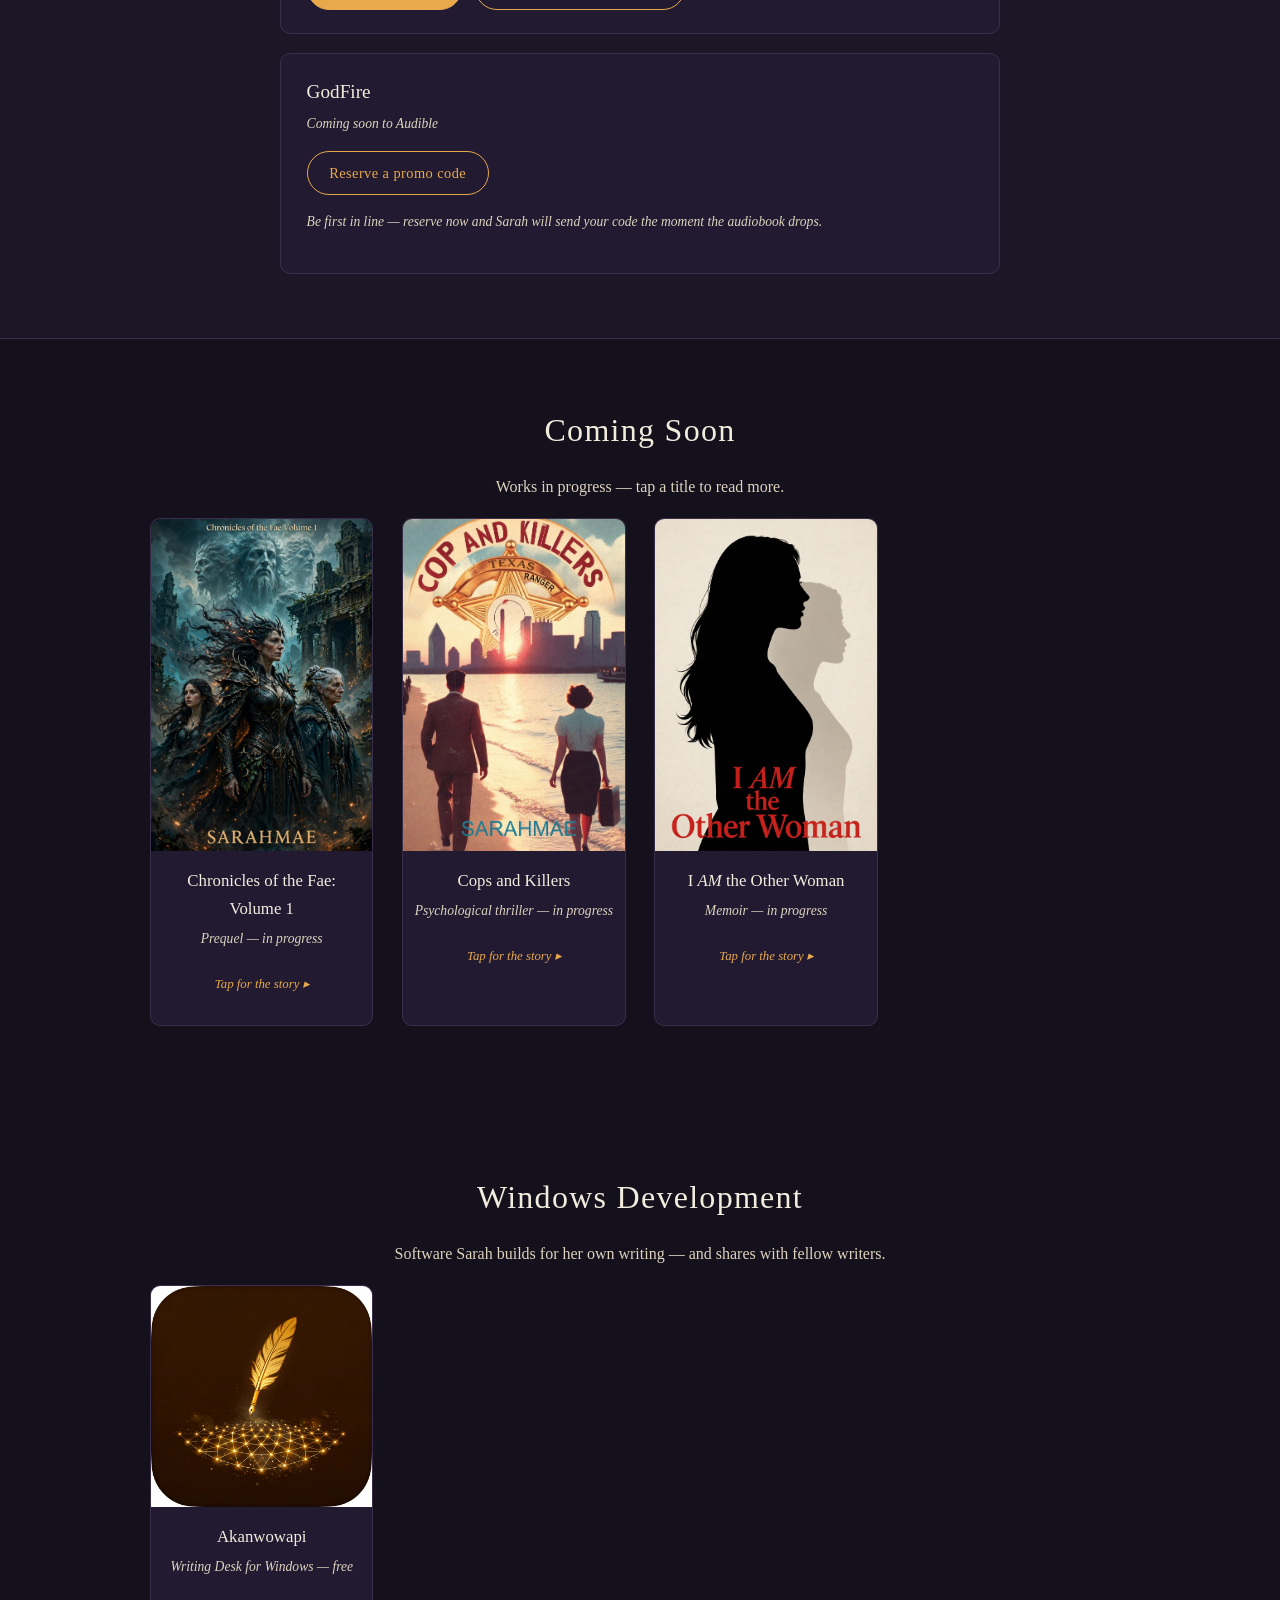
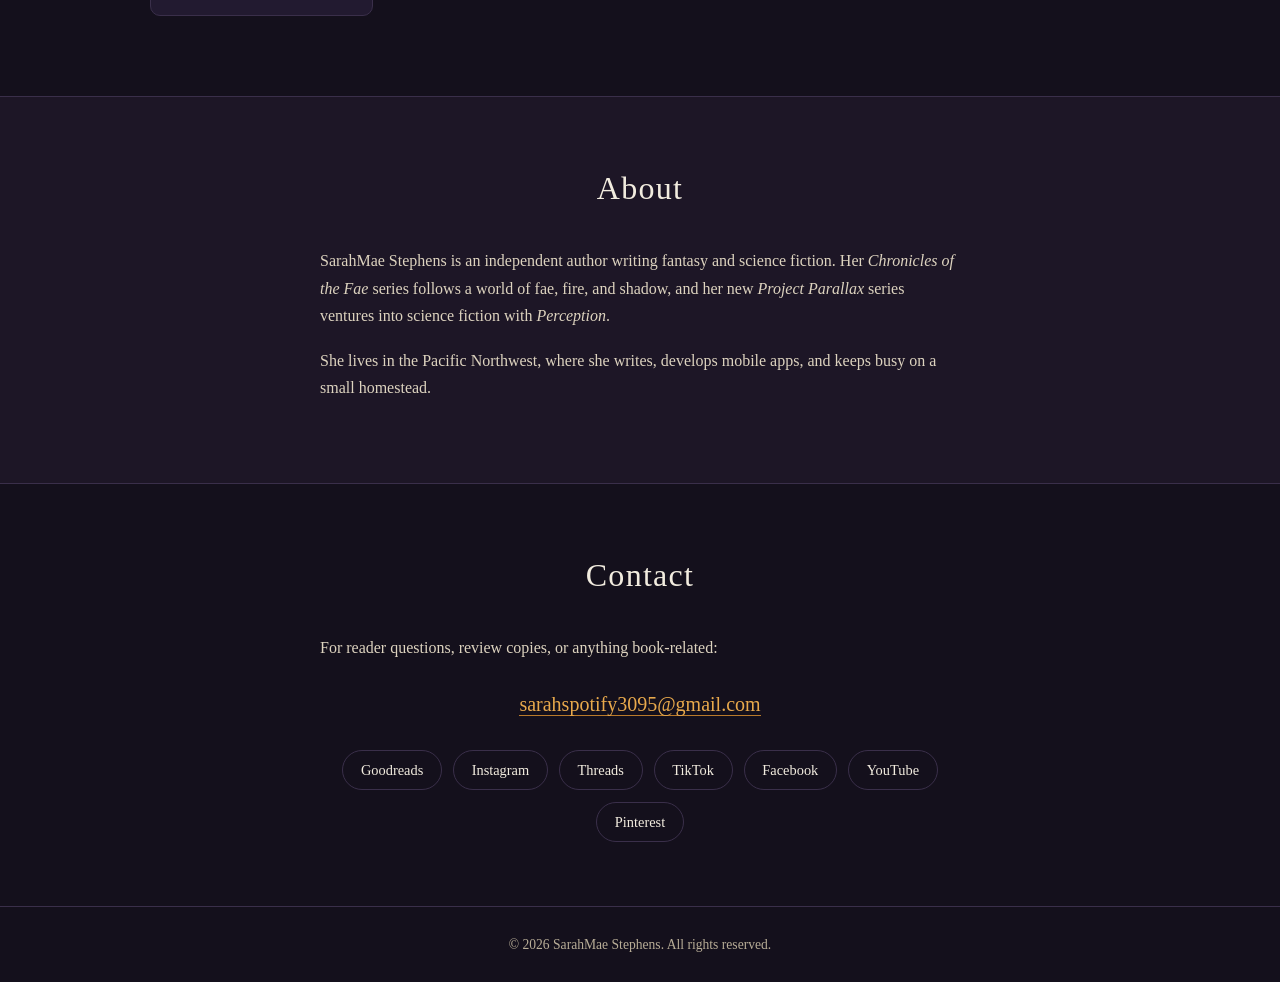
==== commit c1fdd89a: "publish index.html" ====
--- a/index.html
+++ b/index.html
@@ -16,6 +16,7 @@
       <a class="brand" href="#top">SarahMae Stephens</a>
       <nav>
         <a href="#books">Books</a>
+        <a href="signed-copies.html">Signed Copies</a>
         <a href="#audiobooks">Audiobooks</a>
         <a href="#coming-soon">Coming Soon</a>
         <a href="#windows-development">Windows Development</a>
@@ -33,6 +34,7 @@
         <p class="lede">Independent author of the <em>Chronicles of the Fae</em> series and the <em>Project Parallax</em> series.</p>
         <div class="cta-row">
           <a class="btn" href="#books">Browse the books</a>
+          <a class="btn" href="signed-copies.html">Order a signed copy</a>
           <a class="btn btn-ghost" href="#contact">Get in touch</a>
         </div>
       </div>
